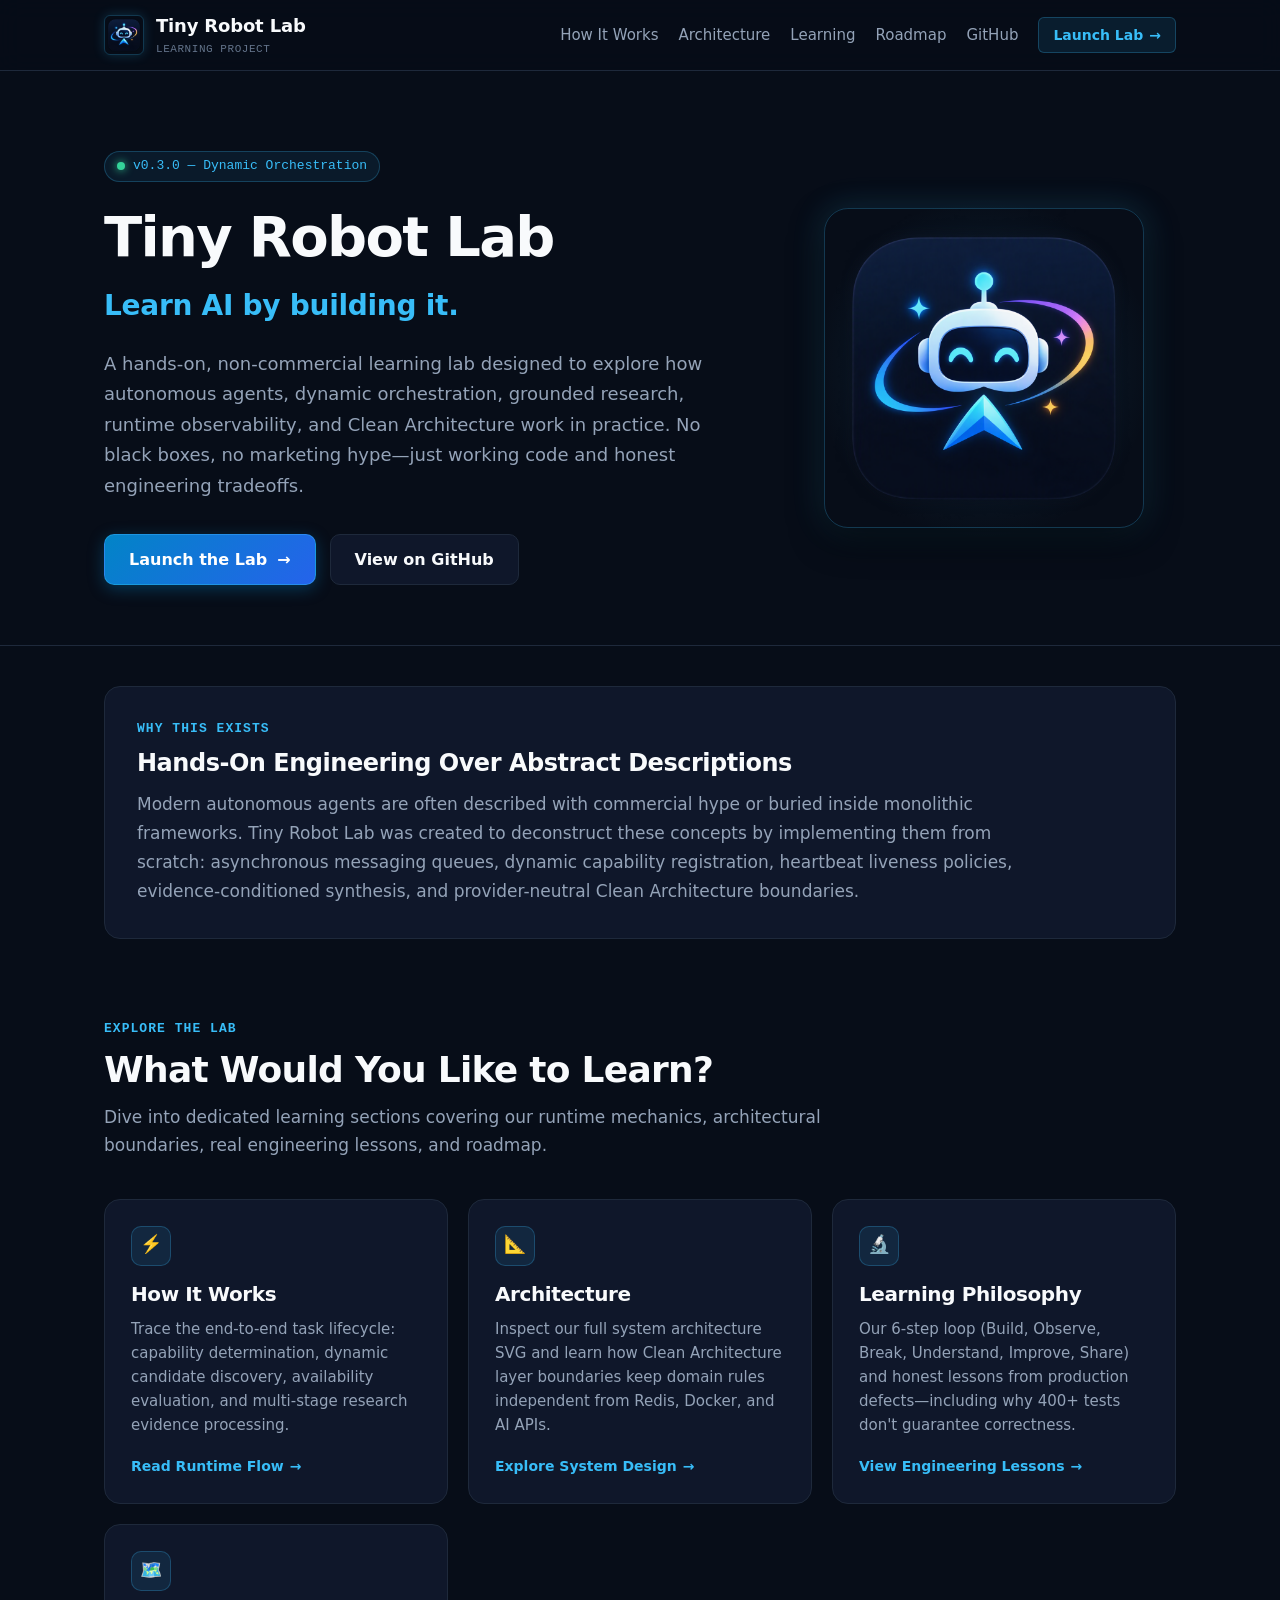
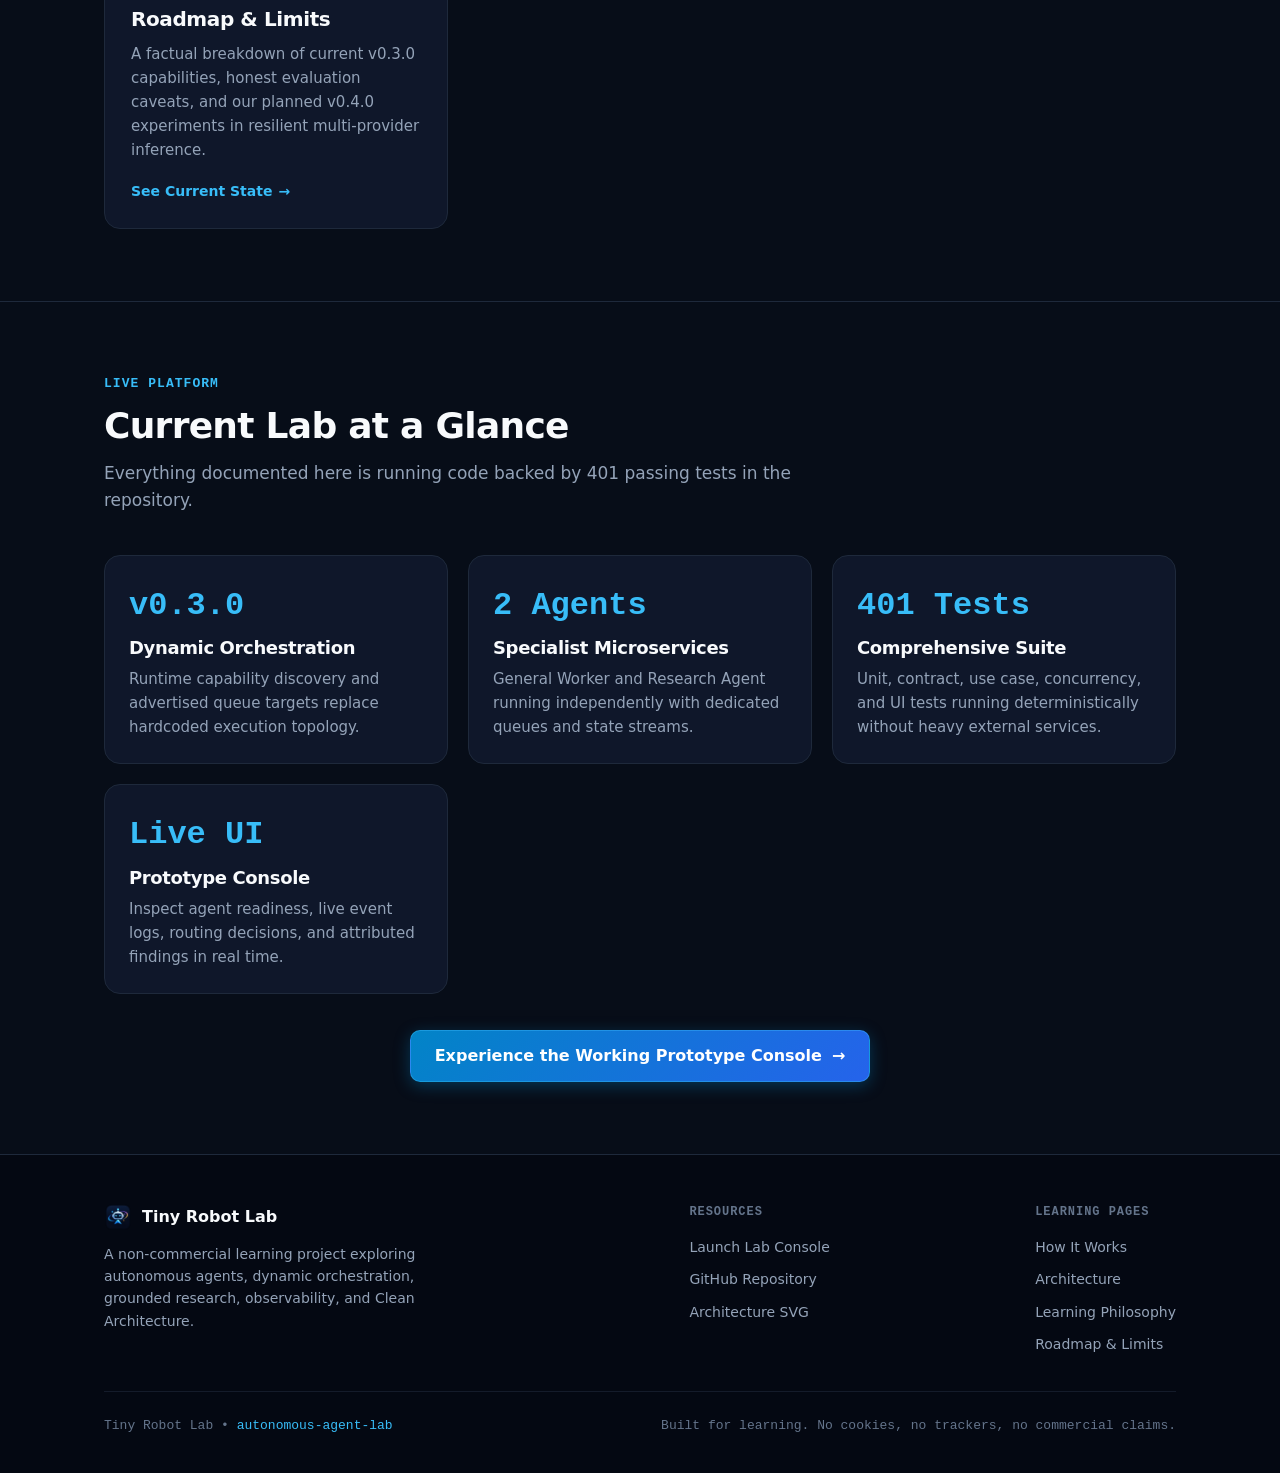
==== public/index.html @ 8fa818a0 "chore: configure Cloudflare deployment" ====
<!doctype html>
<html lang="en">
<head>
  <meta charset="utf-8">
  <meta name="viewport" content="width=device-width, initial-scale=1">
  <title>Tiny Robot Lab — Learn AI by building it</title>
  <meta name="description" content="A hands-on, non-commercial learning lab exploring autonomous agents, dynamic orchestration, grounded research, observability, and Clean Architecture.">
  
  <!-- Open Graph / Meta -->
  <meta property="og:type" content="website">
  <meta property="og:title" content="Tiny Robot Lab — Learn AI by building it">
  <meta property="og:description" content="Hands-on learning lab exploring autonomous agents, dynamic orchestration, grounded research, observability, and Clean Architecture.">
  <meta property="og:url" content="https://lab.tinyrobotlab.com">
  <meta property="og:image" content="assets/logo.png">

  <!-- Favicon Assets -->
  <link rel="icon" type="image/png" sizes="32x32" href="assets/favicon-32x32.png">
  <link rel="icon" type="image/png" sizes="16x16" href="assets/favicon-16x16.png">
  <link rel="shortcut icon" href="assets/favicon.ico">
  <link rel="apple-touch-icon" sizes="180x180" href="assets/apple-touch-icon.png">

  <!-- Stylesheet -->
  <link rel="stylesheet" href="styles.css">
</head>
<body>
  <a href="#main-content" class="skip-link">Skip to main content</a>

  <!-- Header -->
  <header class="site-header">
    <div class="container nav-wrap">
      <a href="index.html" class="brand-link" aria-label="Tiny Robot Lab Home">
        <img src="assets/logo.png" alt="Tiny Robot Lab Logo" class="brand-logo-img" width="40" height="40">
        <div class="brand-text-block">
          <span class="brand-name">Tiny Robot Lab</span>
          <span class="brand-tag">Learning Project</span>
        </div>
      </a>

      <nav class="nav-links" aria-label="Main Navigation">
        <a href="how-it-works.html" class="nav-item">How It Works</a>
        <a href="architecture.html" class="nav-item">Architecture</a>
        <a href="learning.html" class="nav-item">Learning</a>
        <a href="roadmap.html" class="nav-item">Roadmap</a>
        <a href="https://github.com/tomhalsan/autonomous-agent-lab" class="nav-item" target="_blank" rel="noopener noreferrer">GitHub</a>
        <a href="https://lab.tinyrobotlab.com" class="nav-btn" target="_blank" rel="noopener noreferrer">
          <span>Launch Lab</span>
          <span aria-hidden="true">→</span>
        </a>
      </nav>
    </div>
  </header>

  <main id="main-content">
    <!-- Hero Section -->
    <section class="hero-section">
      <div class="container hero-grid">
        <div class="hero-content">
          <div class="badge-version">
            <span class="badge-dot" aria-hidden="true"></span>
            <span>v0.3.0 — Dynamic Orchestration</span>
          </div>

          <h1>Tiny Robot Lab</h1>
          <p class="hero-phrase">Learn AI by building it.</p>
          <p class="hero-desc">
            A hands-on, non-commercial learning lab designed to explore how autonomous agents, dynamic orchestration, grounded research, runtime observability, and Clean Architecture work in practice. No black boxes, no marketing hype—just working code and honest engineering tradeoffs.
          </p>

          <div class="hero-actions">
            <a href="https://lab.tinyrobotlab.com" class="btn btn-primary" target="_blank" rel="noopener noreferrer">
              <span>Launch the Lab</span>
              <span aria-hidden="true">→</span>
            </a>
            <a href="https://github.com/tomhalsan/autonomous-agent-lab" class="btn btn-secondary" target="_blank" rel="noopener noreferrer">
              <span>View on GitHub</span>
            </a>
          </div>
        </div>

        <div class="hero-visual">
          <div class="avatar-frame">
            <img src="assets/logo.png" alt="Tiny Robot Lab Mascot" class="hero-avatar-img" width="320" height="320">
          </div>
        </div>
      </div>
    </section>

    <!-- Project Purpose -->
    <section class="section" style="padding-top: 40px; padding-bottom: 40px;">
      <div class="container">
        <div class="summary-box">
          <p class="section-label">Why This Exists</p>
          <h2 style="font-size: 1.5rem; margin-bottom: 12px;">Hands-On Engineering Over Abstract Descriptions</h2>
          <p style="font-size: 1.0625rem; line-height: 1.7; color: var(--text-muted); max-width: 900px;">
            Modern autonomous agents are often described with commercial hype or buried inside monolithic frameworks. Tiny Robot Lab was created to deconstruct these concepts by implementing them from scratch: asynchronous messaging queues, dynamic capability registration, heartbeat liveness policies, evidence-conditioned synthesis, and provider-neutral Clean Architecture boundaries.
          </p>
        </div>
      </div>
    </section>

    <!-- Exploration Navigation Cards -->
    <section class="section" style="border-top: none; padding-top: 0;">
      <div class="container">
        <div class="section-header">
          <p class="section-label">Explore The Lab</p>
          <h2 class="section-title">What Would You Like to Learn?</h2>
          <p class="section-lead">
            Dive into dedicated learning sections covering our runtime mechanics, architectural boundaries, real engineering lessons, and roadmap.
          </p>
        </div>

        <div class="explore-grid">
          <a href="how-it-works.html" class="explore-card">
            <div class="card-icon" aria-hidden="true">⚡</div>
            <h3>How It Works</h3>
            <p>
              Trace the end-to-end task lifecycle: capability determination, dynamic candidate discovery, availability evaluation, and multi-stage research evidence processing.
            </p>
            <span class="card-action">Read Runtime Flow <span aria-hidden="true">→</span></span>
          </a>

          <a href="architecture.html" class="explore-card">
            <div class="card-icon" aria-hidden="true">📐</div>
            <h3>Architecture</h3>
            <p>
              Inspect our full system architecture SVG and learn how Clean Architecture layer boundaries keep domain rules independent from Redis, Docker, and AI APIs.
            </p>
            <span class="card-action">Explore System Design <span aria-hidden="true">→</span></span>
          </a>

          <a href="learning.html" class="explore-card">
            <div class="card-icon" aria-hidden="true">🔬</div>
            <h3>Learning Philosophy</h3>
            <p>
              Our 6-step loop (Build, Observe, Break, Understand, Improve, Share) and honest lessons from production defects—including why 400+ tests don't guarantee correctness.
            </p>
            <span class="card-action">View Engineering Lessons <span aria-hidden="true">→</span></span>
          </a>

          <a href="roadmap.html" class="explore-card">
            <div class="card-icon" aria-hidden="true">🗺️</div>
            <h3>Roadmap &amp; Limits</h3>
            <p>
              A factual breakdown of current v0.3.0 capabilities, honest evaluation caveats, and our planned v0.4.0 experiments in resilient multi-provider inference.
            </p>
            <span class="card-action">See Current State <span aria-hidden="true">→</span></span>
          </a>
        </div>
      </div>
    </section>

    <!-- Current Lab Snapshot -->
    <section class="section">
      <div class="container">
        <div class="section-header">
          <p class="section-label">Live Platform</p>
          <h2 class="section-title">Current Lab at a Glance</h2>
          <p class="section-lead">
            Everything documented here is running code backed by 401 passing tests in the repository.
          </p>
        </div>

        <div class="facts-grid">
          <div class="fact-card">
            <div class="fact-metric">v0.3.0</div>
            <h3 class="fact-title">Dynamic Orchestration</h3>
            <p class="fact-desc">
              Runtime capability discovery and advertised queue targets replace hardcoded execution topology.
            </p>
          </div>

          <div class="fact-card">
            <div class="fact-metric">2 Agents</div>
            <h3 class="fact-title">Specialist Microservices</h3>
            <p class="fact-desc">
              General Worker and Research Agent running independently with dedicated queues and state streams.
            </p>
          </div>

          <div class="fact-card">
            <div class="fact-metric">401 Tests</div>
            <h3 class="fact-title">Comprehensive Suite</h3>
            <p class="fact-desc">
              Unit, contract, use case, concurrency, and UI tests running deterministically without heavy external services.
            </p>
          </div>

          <div class="fact-card">
            <div class="fact-metric">Live UI</div>
            <h3 class="fact-title">Prototype Console</h3>
            <p class="fact-desc">
              Inspect agent readiness, live event logs, routing decisions, and attributed findings in real time.
            </p>
          </div>
        </div>

        <div style="margin-top: 36px; text-align: center;">
          <a href="https://lab.tinyrobotlab.com" class="btn btn-primary" target="_blank" rel="noopener noreferrer">
            <span>Experience the Working Prototype Console</span>
            <span aria-hidden="true">→</span>
          </a>
        </div>
      </div>
    </section>
  </main>

  <!-- Footer -->
  <footer class="site-footer">
    <div class="container">
      <div class="footer-inner">
        <div class="footer-brand">
          <div class="footer-logo-row">
            <img src="assets/logo.png" alt="Tiny Robot Lab" class="footer-logo-img" width="28" height="28">
            <span class="footer-brand-title">Tiny Robot Lab</span>
          </div>
          <p class="footer-desc">
            A non-commercial learning project exploring autonomous agents, dynamic orchestration, grounded research, observability, and Clean Architecture.
          </p>
        </div>

        <div class="footer-links-group">
          <p class="footer-links-title">Resources</p>
          <a href="https://lab.tinyrobotlab.com" class="footer-link" target="_blank" rel="noopener noreferrer">Launch Lab Console</a>
          <a href="https://github.com/tomhalsan/autonomous-agent-lab" class="footer-link" target="_blank" rel="noopener noreferrer">GitHub Repository</a>
          <a href="assets/architecture.svg" class="footer-link" target="_blank" rel="noopener noreferrer">Architecture SVG</a>
        </div>

        <div class="footer-links-group">
          <p class="footer-links-title">Learning Pages</p>
          <a href="how-it-works.html" class="footer-link">How It Works</a>
          <a href="architecture.html" class="footer-link">Architecture</a>
          <a href="learning.html" class="footer-link">Learning Philosophy</a>
          <a href="roadmap.html" class="footer-link">Roadmap &amp; Limits</a>
        </div>
      </div>

      <div class="footer-bottom">
        <span>Tiny Robot Lab • <a href="https://github.com/tomhalsan/autonomous-agent-lab" target="_blank" rel="noopener noreferrer">autonomous-agent-lab</a></span>
        <span>Built for learning. No cookies, no trackers, no commercial claims.</span>
      </div>
    </div>
  </footer>
</body>
</html>
---- public/styles.css ----
/* ==========================================================================
   Tiny Robot Lab — Public Landing Page Styles
   Clean, framework-free semantic CSS matching the lab's dark visual identity.
   ========================================================================== */

:root {
  --bg-canvas: #070d18;
  --bg-card: #0f172a;
  --bg-card-hover: #142036;
  --bg-card-subtle: #0b1322;
  --bg-code: #050912;
  --border-subtle: #1e293b;
  --border-focus: #38bdf8;
  --border-accent: rgba(56, 189, 248, 0.25);
  
  --text-main: #f8fafc;
  --text-muted: #94a3b8;
  --text-faint: #64748b;

  --accent-cyan: #38bdf8;
  --accent-blue: #3b82f6;
  --accent-indigo: #818cf8;
  --accent-amber: #fbbf24;
  --accent-emerald: #34d399;
  --accent-coral: #f87171;

  --font-sans: system-ui, -apple-system, BlinkMacSystemFont, "Segoe UI", Roboto, "Helvetica Neue", Arial, sans-serif;
  --font-mono: ui-monospace, SFMono-Regular, Menlo, Monaco, Consolas, "Liberation Mono", "Courier New", monospace;

  --container-max: 1120px;
  --radius-sm: 6px;
  --radius-md: 10px;
  --radius-lg: 16px;
  --radius-pill: 9999px;

  --shadow-card: 0 4px 20px -2px rgba(0, 0, 0, 0.5);
  --shadow-glow: 0 0 24px rgba(56, 189, 248, 0.15);
}

*, *::before, *::after {
  box-sizing: border-box;
  margin: 0;
  padding: 0;
}

html {
  font-size: 16px;
  background-color: var(--bg-canvas);
  color: var(--text-main);
  font-family: var(--font-sans);
  line-height: 1.6;
  -webkit-font-smoothing: antialiased;
  -moz-osx-font-smoothing: grayscale;
  scroll-behavior: smooth;
}

body {
  min-height: 100vh;
  display: flex;
  flex-direction: column;
  overflow-x: hidden;
}

/* Accessibility & Reduced Motion */
:focus-visible {
  outline: 2px solid var(--accent-cyan);
  outline-offset: 3px;
}

@media (prefers-reduced-motion: reduce) {
  html {
    scroll-behavior: auto;
  }
  *, *::before, *::after {
    animation-duration: 0.01ms !important;
    animation-iteration-count: 1 !important;
    transition-duration: 0.01ms !important;
    scroll-behavior: auto !important;
  }
}

/* Skip link for screen readers & keyboard users */
.skip-link {
  position: absolute;
  top: -60px;
  left: 16px;
  background: var(--accent-cyan);
  color: #040810;
  padding: 8px 16px;
  font-weight: 700;
  font-size: 0.875rem;
  border-radius: var(--radius-sm);
  z-index: 999;
  text-decoration: none;
  transition: top 0.2s ease;
}
.skip-link:focus {
  top: 16px;
}

/* Layout Container */
.container {
  width: 100%;
  max-width: var(--container-max);
  margin-left: auto;
  margin-right: auto;
  padding-left: 24px;
  padding-right: 24px;
}

/* Typography Helpers */
h1, h2, h3, h4 {
  color: var(--text-main);
  line-height: 1.25;
  font-weight: 700;
  letter-spacing: -0.02em;
}

p {
  color: var(--text-muted);
}

a {
  color: var(--accent-cyan);
  text-decoration: none;
  transition: color 0.15s ease;
}
a:hover {
  color: #7dd3fc;
  text-decoration: underline;
}

/* Header & Nav */
.site-header {
  border-bottom: 1px solid var(--border-subtle);
  background: rgba(7, 13, 24, 0.85);
  backdrop-filter: blur(12px);
  -webkit-backdrop-filter: blur(12px);
  position: sticky;
  top: 0;
  z-index: 100;
}

.nav-wrap {
  display: flex;
  align-items: center;
  justify-content: space-between;
  height: 70px;
}

.brand-link {
  display: flex;
  align-items: center;
  gap: 12px;
  text-decoration: none;
}
.brand-link:hover {
  text-decoration: none;
}

.brand-logo-img {
  width: 40px;
  height: 40px;
  border-radius: var(--radius-sm);
  border: 1px solid var(--border-accent);
  box-shadow: 0 0 12px rgba(56, 189, 248, 0.2);
  display: block;
}

.brand-text-block {
  display: flex;
  flex-direction: column;
}

.brand-name {
  font-size: 1.125rem;
  font-weight: 700;
  color: var(--text-main);
  letter-spacing: -0.01em;
}

.brand-tag {
  font-size: 0.6875rem;
  font-family: var(--font-mono);
  color: var(--text-faint);
  letter-spacing: 0.05em;
  text-transform: uppercase;
}

.nav-links {
  display: flex;
  align-items: center;
  gap: 20px;
}

.nav-item {
  font-size: 0.9375rem;
  color: var(--text-muted);
  font-weight: 500;
  position: relative;
}
.nav-item:hover {
  color: var(--text-main);
  text-decoration: none;
}
.nav-item.active,
.nav-item[aria-current="page"] {
  color: var(--accent-cyan);
  font-weight: 600;
}
.nav-item.active::after,
.nav-item[aria-current="page"]::after {
  content: "";
  position: absolute;
  bottom: -6px;
  left: 0;
  right: 0;
  height: 2px;
  background: var(--accent-cyan);
  border-radius: var(--radius-pill);
}

.nav-btn {
  display: inline-flex;
  align-items: center;
  gap: 6px;
  background: rgba(56, 189, 248, 0.1);
  color: var(--accent-cyan);
  border: 1px solid var(--border-accent);
  border-radius: var(--radius-sm);
  padding: 6px 14px;
  font-size: 0.875rem;
  font-weight: 600;
  transition: all 0.15s ease;
}
.nav-btn:hover {
  background: rgba(56, 189, 248, 0.2);
  color: #ffffff;
  text-decoration: none;
  border-color: var(--accent-cyan);
}

/* Badges */
.badge-version {
  display: inline-flex;
  align-items: center;
  gap: 8px;
  padding: 4px 12px;
  background: rgba(56, 189, 248, 0.08);
  border: 1px solid var(--border-accent);
  border-radius: var(--radius-pill);
  font-family: var(--font-mono);
  font-size: 0.8125rem;
  color: var(--accent-cyan);
  margin-bottom: 20px;
}
.badge-dot {
  width: 8px;
  height: 8px;
  border-radius: 50%;
  background-color: var(--accent-emerald);
  box-shadow: 0 0 8px var(--accent-emerald);
}

.badge-tag {
  display: inline-block;
  padding: 2px 8px;
  background: rgba(148, 163, 184, 0.1);
  border: 1px solid var(--border-subtle);
  border-radius: var(--radius-sm);
  font-family: var(--font-mono);
  font-size: 0.75rem;
  color: var(--text-muted);
}

/* Hero Section */
.hero-section {
  padding: 80px 0 60px;
  position: relative;
}

.hero-grid {
  display: grid;
  grid-template-columns: 1.25fr 0.75fr;
  align-items: center;
  gap: 48px;
}

.hero-content h1 {
  font-size: clamp(2.25rem, 5vw, 3.5rem);
  font-weight: 800;
  margin-bottom: 12px;
  letter-spacing: -0.03em;
}

.hero-phrase {
  font-size: clamp(1.25rem, 2.5vw, 1.75rem);
  font-weight: 600;
  color: var(--accent-cyan);
  margin-bottom: 20px;
  letter-spacing: -0.01em;
}

.hero-desc {
  font-size: 1.125rem;
  line-height: 1.7;
  color: var(--text-muted);
  margin-bottom: 32px;
  max-width: 620px;
}

.hero-actions {
  display: flex;
  flex-wrap: wrap;
  gap: 14px;
  align-items: center;
}

.btn {
  display: inline-flex;
  align-items: center;
  justify-content: center;
  gap: 10px;
  padding: 12px 24px;
  border-radius: var(--radius-md);
  font-size: 1rem;
  font-weight: 600;
  cursor: pointer;
  transition: all 0.15s ease;
  text-decoration: none;
}

.btn-primary {
  background: linear-gradient(135deg, #0284c7 0%, #2563eb 100%);
  color: #ffffff;
  border: 1px solid rgba(56, 189, 248, 0.4);
  box-shadow: 0 4px 16px rgba(2, 132, 199, 0.35);
}
.btn-primary:hover {
  background: linear-gradient(135deg, #0369a1 0%, #1d4ed8 100%);
  box-shadow: 0 6px 20px rgba(2, 132, 199, 0.5);
  color: #ffffff;
  text-decoration: none;
  transform: translateY(-1px);
}

.btn-secondary {
  background: var(--bg-card);
  color: var(--text-main);
  border: 1px solid var(--border-subtle);
}
.btn-secondary:hover {
  background: var(--bg-card-hover);
  border-color: var(--text-muted);
  color: #ffffff;
  text-decoration: none;
  transform: translateY(-1px);
}

.hero-visual {
  display: flex;
  justify-content: center;
  align-items: center;
}

.avatar-frame {
  position: relative;
  border-radius: 28px;
  padding: 12px;
  background: radial-gradient(circle at 50% 50%, rgba(56, 189, 248, 0.15), transparent 70%);
}

.hero-avatar-img {
  width: 100%;
  max-width: 320px;
  height: auto;
  border-radius: 24px;
  border: 1px solid var(--border-accent);
  box-shadow: 0 12px 36px -4px rgba(0, 0, 0, 0.7), 0 0 32px rgba(56, 189, 248, 0.2);
  display: block;
}

/* Dedicated Page Headers */
.page-header {
  padding: 56px 0 36px;
  border-bottom: 1px solid var(--border-subtle);
  margin-bottom: 48px;
}
.page-header h1 {
  font-size: clamp(2rem, 4vw, 2.75rem);
  font-weight: 800;
  margin-bottom: 12px;
  letter-spacing: -0.02em;
}
.page-lead {
  font-size: 1.125rem;
  color: var(--text-muted);
  max-width: 760px;
  line-height: 1.7;
}

/* Exploration Cards (Landing Page) */
.explore-grid {
  display: grid;
  grid-template-columns: repeat(auto-fit, minmax(260px, 1fr));
  gap: 20px;
  margin-top: 24px;
}

.explore-card {
  background: var(--bg-card);
  border: 1px solid var(--border-subtle);
  border-radius: var(--radius-lg);
  padding: 26px;
  display: flex;
  flex-direction: column;
  text-decoration: none;
  transition: all 0.2s ease;
}
.explore-card:hover {
  background: var(--bg-card-hover);
  border-color: var(--border-accent);
  transform: translateY(-3px);
  box-shadow: var(--shadow-card);
  text-decoration: none;
}
.explore-card h3 {
  font-size: 1.25rem;
  margin-bottom: 10px;
  color: var(--text-main);
}
.explore-card p {
  font-size: 0.9375rem;
  color: var(--text-muted);
  line-height: 1.6;
  margin-bottom: 18px;
}
.explore-card .card-action {
  margin-top: auto;
  color: var(--accent-cyan);
  font-weight: 600;
  font-size: 0.875rem;
  display: inline-flex;
  align-items: center;
  gap: 6px;
}
.explore-card:hover .card-action {
  color: #7dd3fc;
}

/* Callout & Summary boxes */
.summary-box {
  background: var(--bg-card);
  border: 1px solid var(--border-subtle);
  border-radius: var(--radius-lg);
  padding: 32px;
  margin-bottom: 40px;
}

/* Common Section Styles */
.section {
  padding: 72px 0;
  border-top: 1px solid var(--border-subtle);
}

.section-header {
  margin-bottom: 40px;
}

.section-label {
  font-family: var(--font-mono);
  font-size: 0.8125rem;
  color: var(--accent-cyan);
  text-transform: uppercase;
  letter-spacing: 0.08em;
  margin-bottom: 8px;
  font-weight: 600;
}

.section-title {
  font-size: clamp(1.75rem, 3.5vw, 2.25rem);
  margin-bottom: 12px;
}

.section-lead {
  font-size: 1.0625rem;
  color: var(--text-muted);
  max-width: 720px;
}

/* Grid Cards (What We Are Learning) */
.card-grid {
  display: grid;
  grid-template-columns: repeat(auto-fit, minmax(250px, 1fr));
  gap: 20px;
}

.card {
  background: var(--bg-card);
  border: 1px solid var(--border-subtle);
  border-radius: var(--radius-lg);
  padding: 24px;
  transition: all 0.2s ease;
  display: flex;
  flex-direction: column;
}
.card:hover {
  background: var(--bg-card-hover);
  border-color: var(--border-accent);
  transform: translateY(-2px);
  box-shadow: var(--shadow-card);
}

.card-icon {
  width: 40px;
  height: 40px;
  border-radius: var(--radius-md);
  background: rgba(56, 189, 248, 0.1);
  border: 1px solid var(--border-accent);
  display: flex;
  align-items: center;
  justify-content: center;
  margin-bottom: 16px;
  font-family: var(--font-mono);
  font-size: 1.125rem;
  color: var(--accent-cyan);
}

.card-title {
  font-size: 1.125rem;
  font-weight: 700;
  margin-bottom: 10px;
}

.card-desc {
  font-size: 0.9375rem;
  color: var(--text-muted);
  line-height: 1.6;
}

/* Workflow / How It Works */
.flow-container {
  display: flex;
  flex-direction: column;
  gap: 32px;
}

.flow-block {
  background: var(--bg-card);
  border: 1px solid var(--border-subtle);
  border-radius: var(--radius-lg);
  padding: 28px;
}

.flow-block-header {
  display: flex;
  align-items: center;
  justify-content: space-between;
  margin-bottom: 20px;
  flex-wrap: wrap;
  gap: 12px;
}

.flow-block-title {
  font-size: 1.25rem;
  font-weight: 700;
}

.flow-steps {
  display: flex;
  flex-wrap: wrap;
  align-items: center;
  gap: 8px;
  margin-top: 12px;
}

.flow-step {
  display: flex;
  align-items: center;
  gap: 10px;
  background: var(--bg-card-subtle);
  border: 1px solid var(--border-subtle);
  border-radius: var(--radius-md);
  padding: 10px 14px;
  font-size: 0.875rem;
  font-weight: 600;
  color: var(--text-main);
}

.step-num {
  display: inline-flex;
  align-items: center;
  justify-content: center;
  width: 22px;
  height: 22px;
  border-radius: 50%;
  background: rgba(56, 189, 248, 0.15);
  color: var(--accent-cyan);
  font-family: var(--font-mono);
  font-size: 0.75rem;
  font-weight: 700;
}

.flow-arrow {
  color: var(--text-faint);
  font-size: 1.125rem;
  display: flex;
  align-items: center;
}

.flow-explainer {
  margin-top: 20px;
  font-size: 0.9375rem;
  color: var(--text-muted);
  border-top: 1px solid var(--border-subtle);
  padding-top: 16px;
  line-height: 1.6;
}

/* Current Lab Facts Grid */
.facts-grid {
  display: grid;
  grid-template-columns: repeat(auto-fit, minmax(300px, 1fr));
  gap: 20px;
}

.fact-card {
  background: var(--bg-card);
  border: 1px solid var(--border-subtle);
  border-radius: var(--radius-lg);
  padding: 24px;
}

.fact-metric {
  font-family: var(--font-mono);
  font-size: 2rem;
  font-weight: 700;
  color: var(--accent-cyan);
  margin-bottom: 6px;
}

.fact-title {
  font-size: 1.125rem;
  font-weight: 600;
  margin-bottom: 8px;
}

.fact-desc {
  font-size: 0.9375rem;
  color: var(--text-muted);
}

/* Caveats Box (Honest Engineering) */
.caveat-box {
  background: rgba(251, 191, 36, 0.05);
  border: 1px solid rgba(251, 191, 36, 0.25);
  border-radius: var(--radius-lg);
  padding: 24px;
  margin-top: 24px;
}

.caveat-heading {
  display: flex;
  align-items: center;
  gap: 10px;
  font-size: 1rem;
  font-weight: 700;
  color: var(--accent-amber);
  margin-bottom: 12px;
}

.caveat-list {
  list-style: none;
  display: flex;
  flex-direction: column;
  gap: 8px;
}

.caveat-list li {
  font-size: 0.9375rem;
  color: #d1d5db;
  position: relative;
  padding-left: 20px;
}
.caveat-list li::before {
  content: "•";
  position: absolute;
  left: 6px;
  color: var(--accent-amber);
  font-weight: 700;
}

/* Architecture Section */
.architecture-frame {
  background: #ffffff;
  border-radius: var(--radius-lg);
  padding: 16px;
  border: 1px solid var(--border-accent);
  box-shadow: var(--shadow-card);
  overflow: hidden;
  margin-bottom: 24px;
}

.architecture-img {
  width: 100%;
  height: auto;
  display: block;
  border-radius: var(--radius-sm);
}

.arch-caption {
  margin-top: 12px;
  display: flex;
  justify-content: space-between;
  align-items: center;
  flex-wrap: wrap;
  gap: 12px;
  font-size: 0.875rem;
  color: var(--text-faint);
  font-family: var(--font-mono);
}

/* Philosophy Section */
.philosophy-grid {
  display: grid;
  grid-template-columns: 1fr 1fr;
  gap: 32px;
  align-items: start;
}

.philosophy-stack {
  display: flex;
  flex-direction: column;
  gap: 10px;
}

.philosophy-step {
  display: flex;
  align-items: center;
  gap: 16px;
  background: var(--bg-card);
  border: 1px solid var(--border-subtle);
  border-radius: var(--radius-md);
  padding: 14px 20px;
  font-size: 1.0625rem;
  font-weight: 600;
  transition: all 0.15s ease;
}
.philosophy-step:hover {
  border-color: var(--border-accent);
  background: var(--bg-card-hover);
  transform: translateX(4px);
}

.philosophy-step-num {
  font-family: var(--font-mono);
  font-size: 0.8125rem;
  color: var(--accent-cyan);
  background: rgba(56, 189, 248, 0.1);
  padding: 2px 8px;
  border-radius: var(--radius-sm);
}

.philosophy-story {
  background: var(--bg-card);
  border: 1px solid var(--border-subtle);
  border-radius: var(--radius-lg);
  padding: 28px;
  display: flex;
  flex-direction: column;
  gap: 16px;
}

.philosophy-story h3 {
  font-size: 1.25rem;
  color: var(--text-main);
}

.philosophy-story p {
  font-size: 0.9375rem;
  line-height: 1.7;
}

/* What's Next / Roadmap Preview */
.next-card {
  background: linear-gradient(180deg, var(--bg-card) 0%, var(--bg-card-subtle) 100%);
  border: 1px solid var(--border-subtle);
  border-radius: var(--radius-lg);
  padding: 32px;
}

.next-header {
  display: flex;
  align-items: center;
  justify-content: space-between;
  margin-bottom: 20px;
  flex-wrap: wrap;
  gap: 12px;
}

.next-title {
  font-size: 1.5rem;
  font-weight: 700;
}

.next-list {
  display: grid;
  grid-template-columns: repeat(auto-fit, minmax(260px, 1fr));
  gap: 16px;
  margin-top: 20px;
}

.next-item {
  background: rgba(7, 13, 24, 0.6);
  border: 1px solid var(--border-subtle);
  border-radius: var(--radius-md);
  padding: 16px;
}

.next-item-title {
  font-size: 1rem;
  font-weight: 600;
  color: var(--text-main);
  margin-bottom: 6px;
}

.next-item-desc {
  font-size: 0.875rem;
  color: var(--text-muted);
}

/* Footer */
.site-footer {
  border-top: 1px solid var(--border-subtle);
  background: #040812;
  padding: 48px 0 36px;
  margin-top: auto;
}

.footer-inner {
  display: flex;
  justify-content: space-between;
  align-items: flex-start;
  flex-wrap: wrap;
  gap: 32px;
}

.footer-brand {
  max-width: 380px;
}

.footer-logo-row {
  display: flex;
  align-items: center;
  gap: 10px;
  margin-bottom: 12px;
}

.footer-logo-img {
  width: 28px;
  height: 28px;
  border-radius: var(--radius-sm);
}

.footer-brand-title {
  font-size: 1rem;
  font-weight: 700;
  color: var(--text-main);
}

.footer-desc {
  font-size: 0.875rem;
  color: var(--text-muted);
  line-height: 1.6;
}

.footer-links-group {
  display: flex;
  flex-direction: column;
  gap: 10px;
}

.footer-links-title {
  font-family: var(--font-mono);
  font-size: 0.75rem;
  color: var(--text-faint);
  text-transform: uppercase;
  letter-spacing: 0.08em;
  font-weight: 600;
  margin-bottom: 4px;
}

.footer-link {
  font-size: 0.875rem;
  color: var(--text-muted);
}
.footer-link:hover {
  color: var(--accent-cyan);
}

.footer-bottom {
  border-top: 1px solid rgba(30, 41, 59, 0.6);
  margin-top: 36px;
  padding-top: 24px;
  display: flex;
  justify-content: space-between;
  align-items: center;
  flex-wrap: wrap;
  gap: 16px;
  font-size: 0.8125rem;
  color: var(--text-faint);
  font-family: var(--font-mono);
}

/* Responsive Breakpoints */
@media (max-width: 860px) {
  .hero-grid {
    grid-template-columns: 1fr;
    gap: 36px;
  }
  .hero-visual {
    order: -1;
  }
  .avatar-frame {
    max-width: 240px;
    margin: 0 auto;
  }
  .philosophy-grid {
    grid-template-columns: 1fr;
  }
  .nav-item-desktop {
    display: none;
  }
}

@media (max-width: 640px) {
  .hero-actions {
    flex-direction: column;
    align-items: stretch;
  }
  .btn {
    width: 100%;
  }
  .flow-step {
    width: 100%;
  }
  .flow-arrow {
    display: none;
  }
  .footer-inner {
    flex-direction: column;
  }
  .footer-bottom {
    flex-direction: column;
    align-items: flex-start;
  }
}
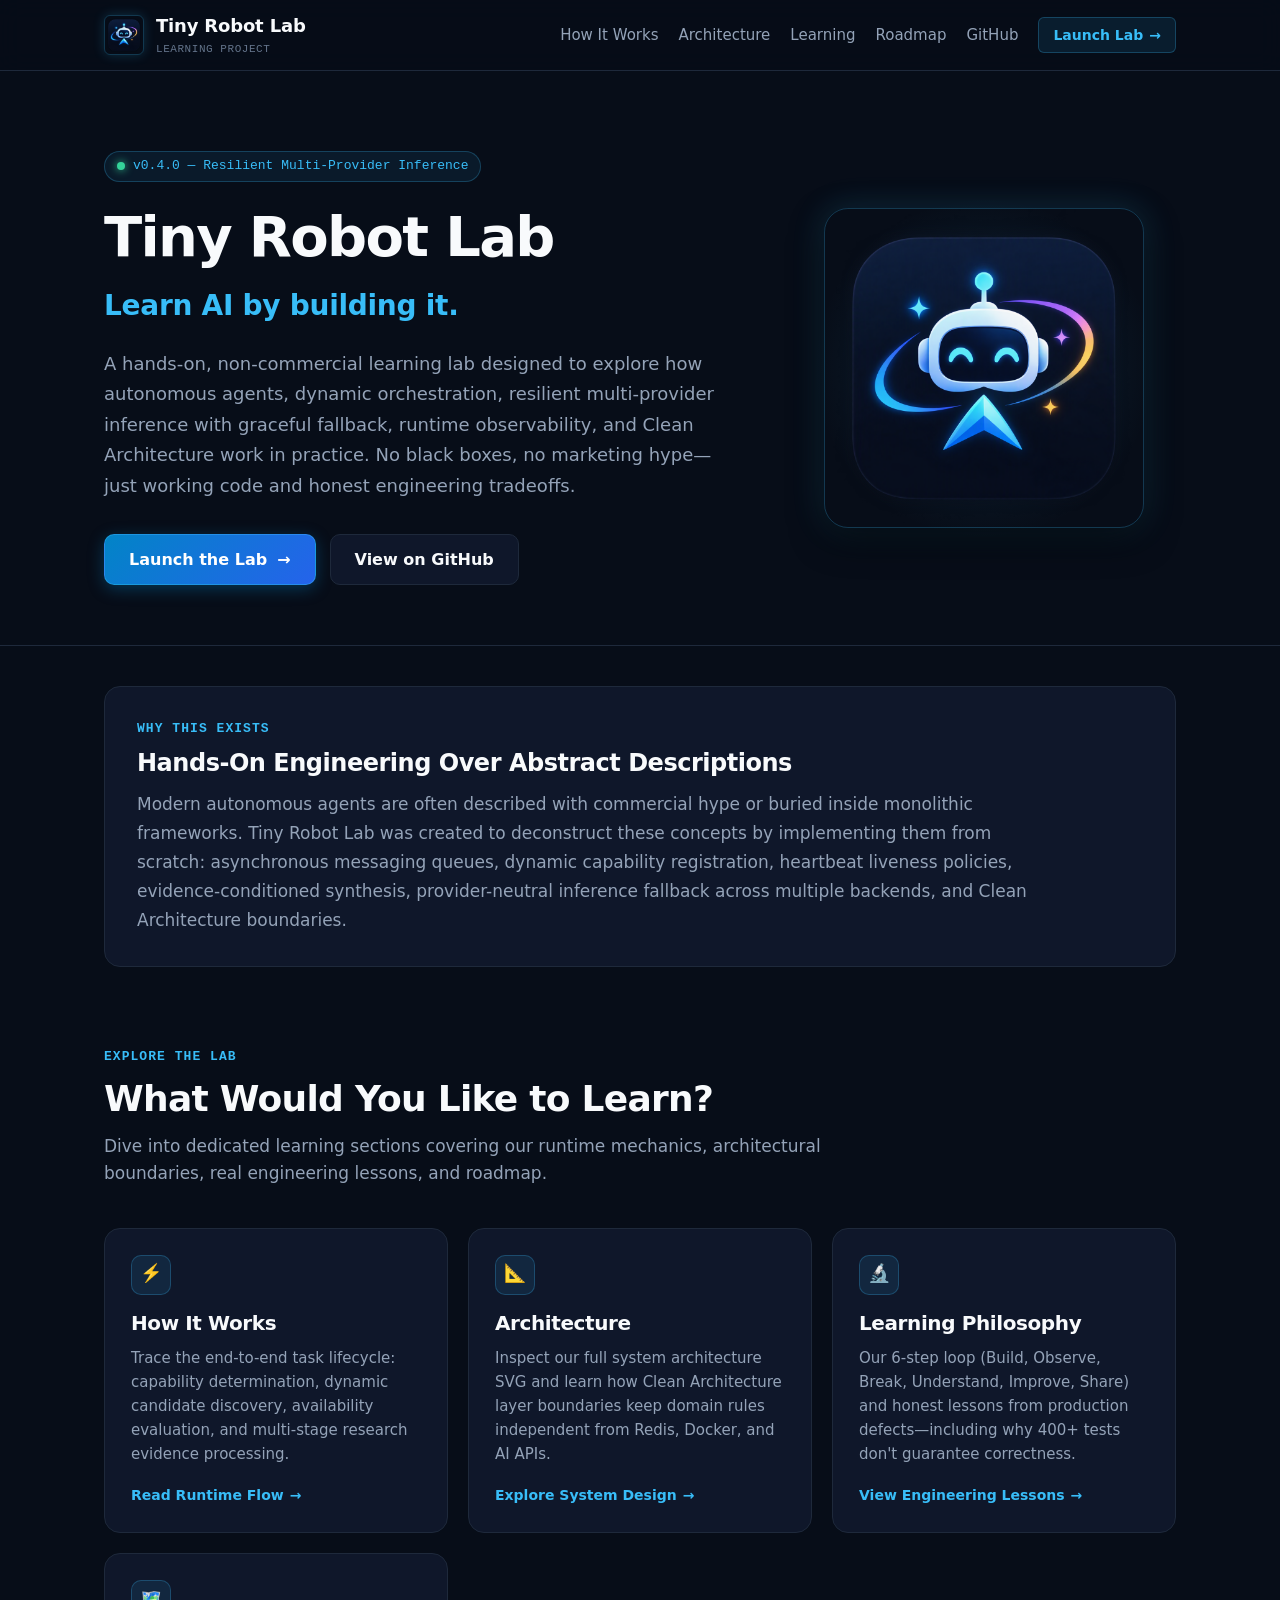
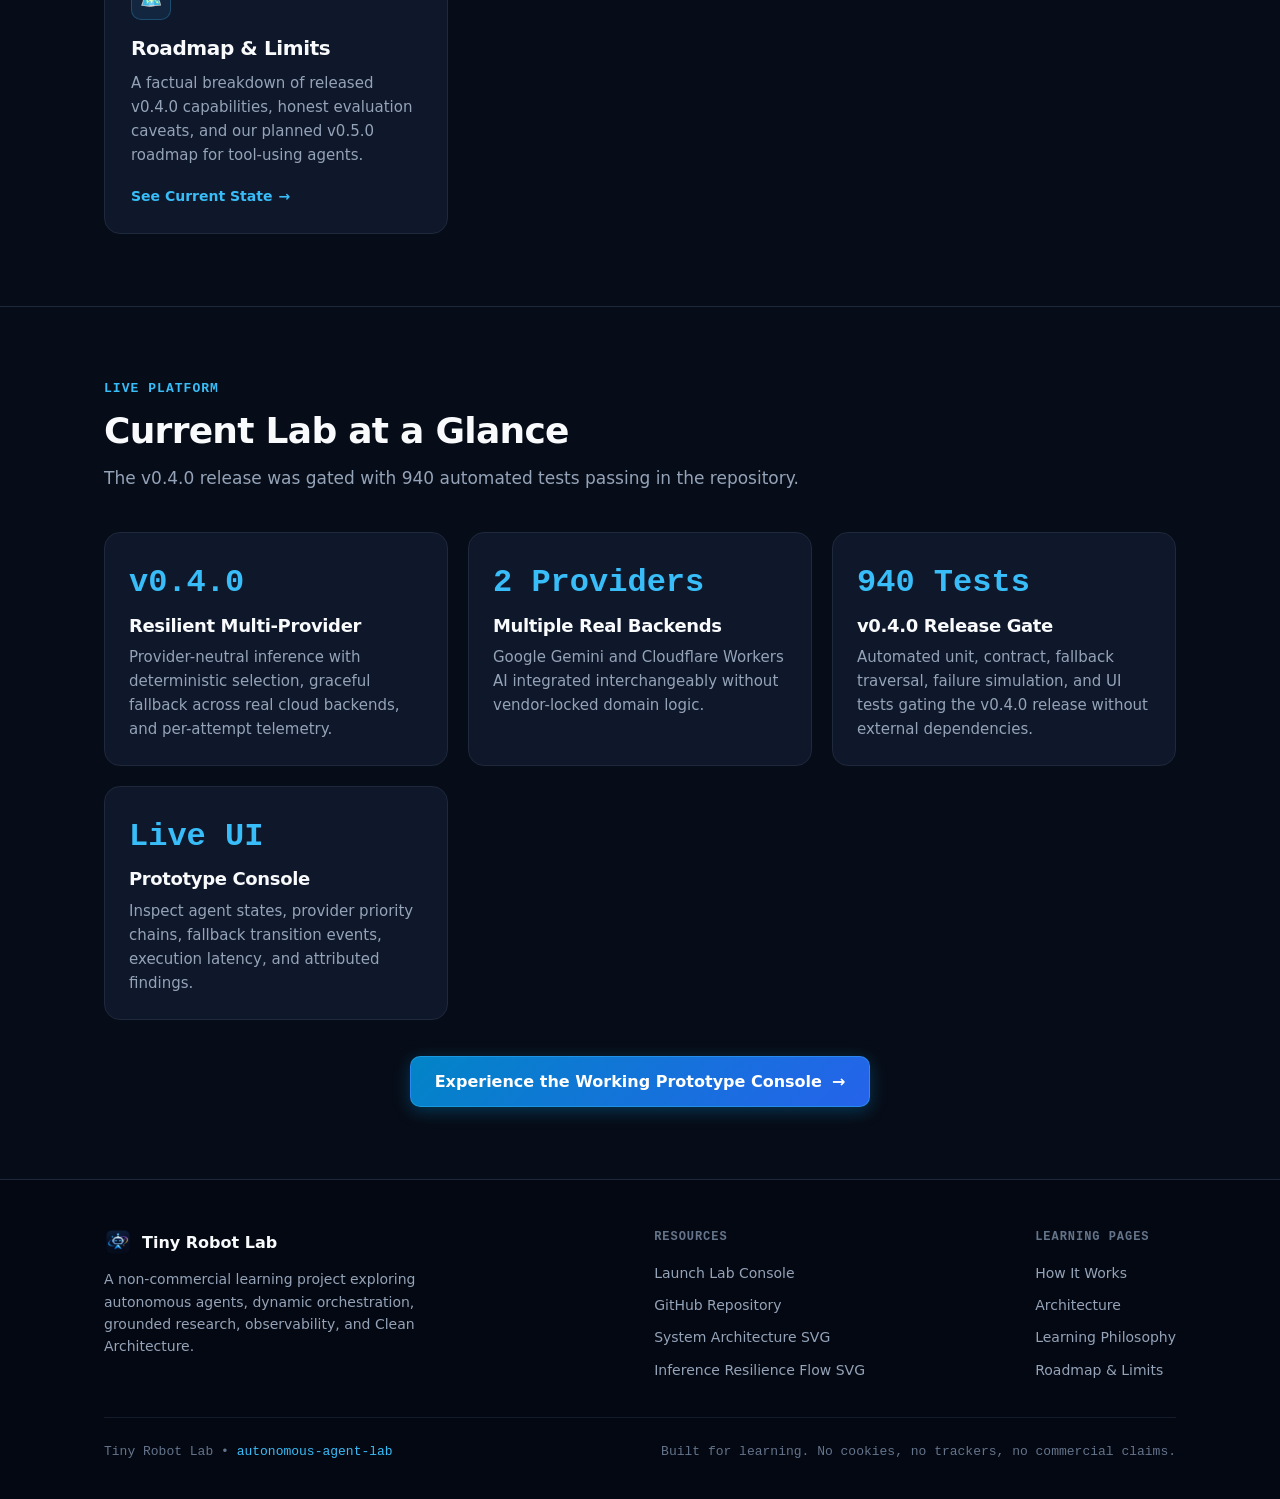
==== commit 89968c34: "docs: sync website with v0.4.0 release" ====
--- a/public/index.html
+++ b/public/index.html
@@ -5,7 +5,7 @@
   <meta name="viewport" content="width=device-width, initial-scale=1">
   <title>Tiny Robot Lab — Learn AI by building it</title>
   <meta name="description" content="A hands-on, non-commercial learning lab exploring autonomous agents, dynamic orchestration, grounded research, observability, and Clean Architecture.">
-  
+
   <!-- Open Graph / Meta -->
   <meta property="og:type" content="website">
   <meta property="og:title" content="Tiny Robot Lab — Learn AI by building it">
@@ -57,13 +57,13 @@
         <div class="hero-content">
           <div class="badge-version">
             <span class="badge-dot" aria-hidden="true"></span>
-            <span>v0.3.0 — Dynamic Orchestration</span>
+            <span>v0.4.0 — Resilient Multi-Provider Inference</span>
           </div>
 
           <h1>Tiny Robot Lab</h1>
           <p class="hero-phrase">Learn AI by building it.</p>
           <p class="hero-desc">
-            A hands-on, non-commercial learning lab designed to explore how autonomous agents, dynamic orchestration, grounded research, runtime observability, and Clean Architecture work in practice. No black boxes, no marketing hype—just working code and honest engineering tradeoffs.
+            A hands-on, non-commercial learning lab designed to explore how autonomous agents, dynamic orchestration, resilient multi-provider inference with graceful fallback, runtime observability, and Clean Architecture work in practice. No black boxes, no marketing hype—just working code and honest engineering tradeoffs.
           </p>
 
           <div class="hero-actions">
@@ -92,7 +92,7 @@
           <p class="section-label">Why This Exists</p>
           <h2 style="font-size: 1.5rem; margin-bottom: 12px;">Hands-On Engineering Over Abstract Descriptions</h2>
           <p style="font-size: 1.0625rem; line-height: 1.7; color: var(--text-muted); max-width: 900px;">
-            Modern autonomous agents are often described with commercial hype or buried inside monolithic frameworks. Tiny Robot Lab was created to deconstruct these concepts by implementing them from scratch: asynchronous messaging queues, dynamic capability registration, heartbeat liveness policies, evidence-conditioned synthesis, and provider-neutral Clean Architecture boundaries.
+            Modern autonomous agents are often described with commercial hype or buried inside monolithic frameworks. Tiny Robot Lab was created to deconstruct these concepts by implementing them from scratch: asynchronous messaging queues, dynamic capability registration, heartbeat liveness policies, evidence-conditioned synthesis, provider-neutral inference fallback across multiple backends, and Clean Architecture boundaries.
           </p>
         </div>
       </div>
@@ -141,7 +141,7 @@
             <div class="card-icon" aria-hidden="true">🗺️</div>
             <h3>Roadmap &amp; Limits</h3>
             <p>
-              A factual breakdown of current v0.3.0 capabilities, honest evaluation caveats, and our planned v0.4.0 experiments in resilient multi-provider inference.
+              A factual breakdown of released v0.4.0 capabilities, honest evaluation caveats, and our planned v0.5.0 roadmap for tool-using agents.
             </p>
             <span class="card-action">See Current State <span aria-hidden="true">→</span></span>
           </a>
@@ -156,32 +156,32 @@
           <p class="section-label">Live Platform</p>
           <h2 class="section-title">Current Lab at a Glance</h2>
           <p class="section-lead">
-            Everything documented here is running code backed by 401 passing tests in the repository.
+            The v0.4.0 release was gated with 940 automated tests passing in the repository.
           </p>
         </div>
 
         <div class="facts-grid">
           <div class="fact-card">
-            <div class="fact-metric">v0.3.0</div>
-            <h3 class="fact-title">Dynamic Orchestration</h3>
-            <p class="fact-desc">
-              Runtime capability discovery and advertised queue targets replace hardcoded execution topology.
-            </p>
-          </div>
-
-          <div class="fact-card">
-            <div class="fact-metric">2 Agents</div>
-            <h3 class="fact-title">Specialist Microservices</h3>
-            <p class="fact-desc">
-              General Worker and Research Agent running independently with dedicated queues and state streams.
-            </p>
-          </div>
-
-          <div class="fact-card">
-            <div class="fact-metric">401 Tests</div>
-            <h3 class="fact-title">Comprehensive Suite</h3>
-            <p class="fact-desc">
-              Unit, contract, use case, concurrency, and UI tests running deterministically without heavy external services.
+            <div class="fact-metric">v0.4.0</div>
+            <h3 class="fact-title">Resilient Multi-Provider</h3>
+            <p class="fact-desc">
+              Provider-neutral inference with deterministic selection, graceful fallback across real cloud backends, and per-attempt telemetry.
+            </p>
+          </div>
+
+          <div class="fact-card">
+            <div class="fact-metric">2 Providers</div>
+            <h3 class="fact-title">Multiple Real Backends</h3>
+            <p class="fact-desc">
+              Google Gemini and Cloudflare Workers AI integrated interchangeably without vendor-locked domain logic.
+            </p>
+          </div>
+
+          <div class="fact-card">
+            <div class="fact-metric">940 Tests</div>
+            <h3 class="fact-title">v0.4.0 Release Gate</h3>
+            <p class="fact-desc">
+              Automated unit, contract, fallback traversal, failure simulation, and UI tests gating the v0.4.0 release without external dependencies.
             </p>
           </div>
 
@@ -189,7 +189,7 @@
             <div class="fact-metric">Live UI</div>
             <h3 class="fact-title">Prototype Console</h3>
             <p class="fact-desc">
-              Inspect agent readiness, live event logs, routing decisions, and attributed findings in real time.
+              Inspect agent states, provider priority chains, fallback transition events, execution latency, and attributed findings.
             </p>
           </div>
         </div>
@@ -222,7 +222,8 @@
           <p class="footer-links-title">Resources</p>
           <a href="https://lab.tinyrobotlab.com" class="footer-link" target="_blank" rel="noopener noreferrer">Launch Lab Console</a>
           <a href="https://github.com/tomhalsan/autonomous-agent-lab" class="footer-link" target="_blank" rel="noopener noreferrer">GitHub Repository</a>
-          <a href="assets/architecture.svg" class="footer-link" target="_blank" rel="noopener noreferrer">Architecture SVG</a>
+          <a href="assets/architecture.svg" class="footer-link" target="_blank" rel="noopener noreferrer">System Architecture SVG</a>
+          <a href="assets/inference-provider-flow.svg" class="footer-link" target="_blank" rel="noopener noreferrer">Inference Resilience Flow SVG</a>
         </div>
 
         <div class="footer-links-group">
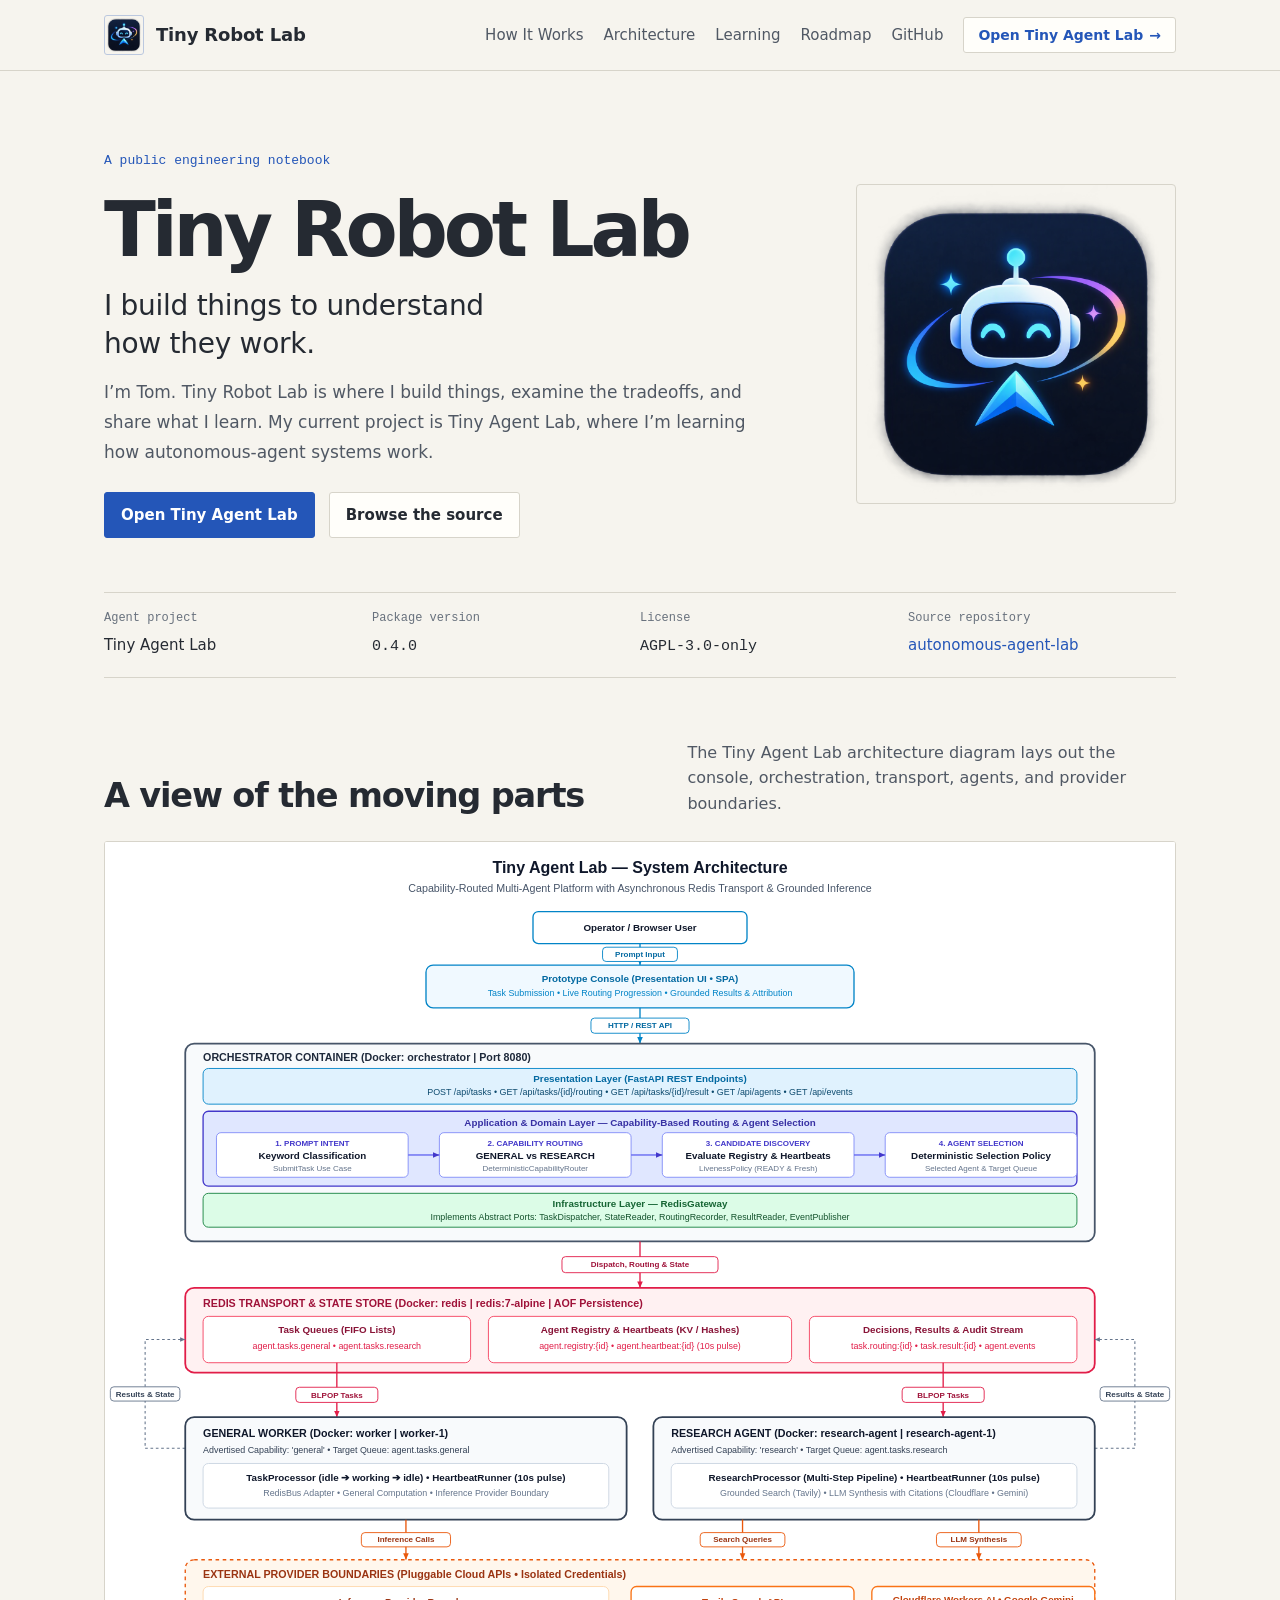
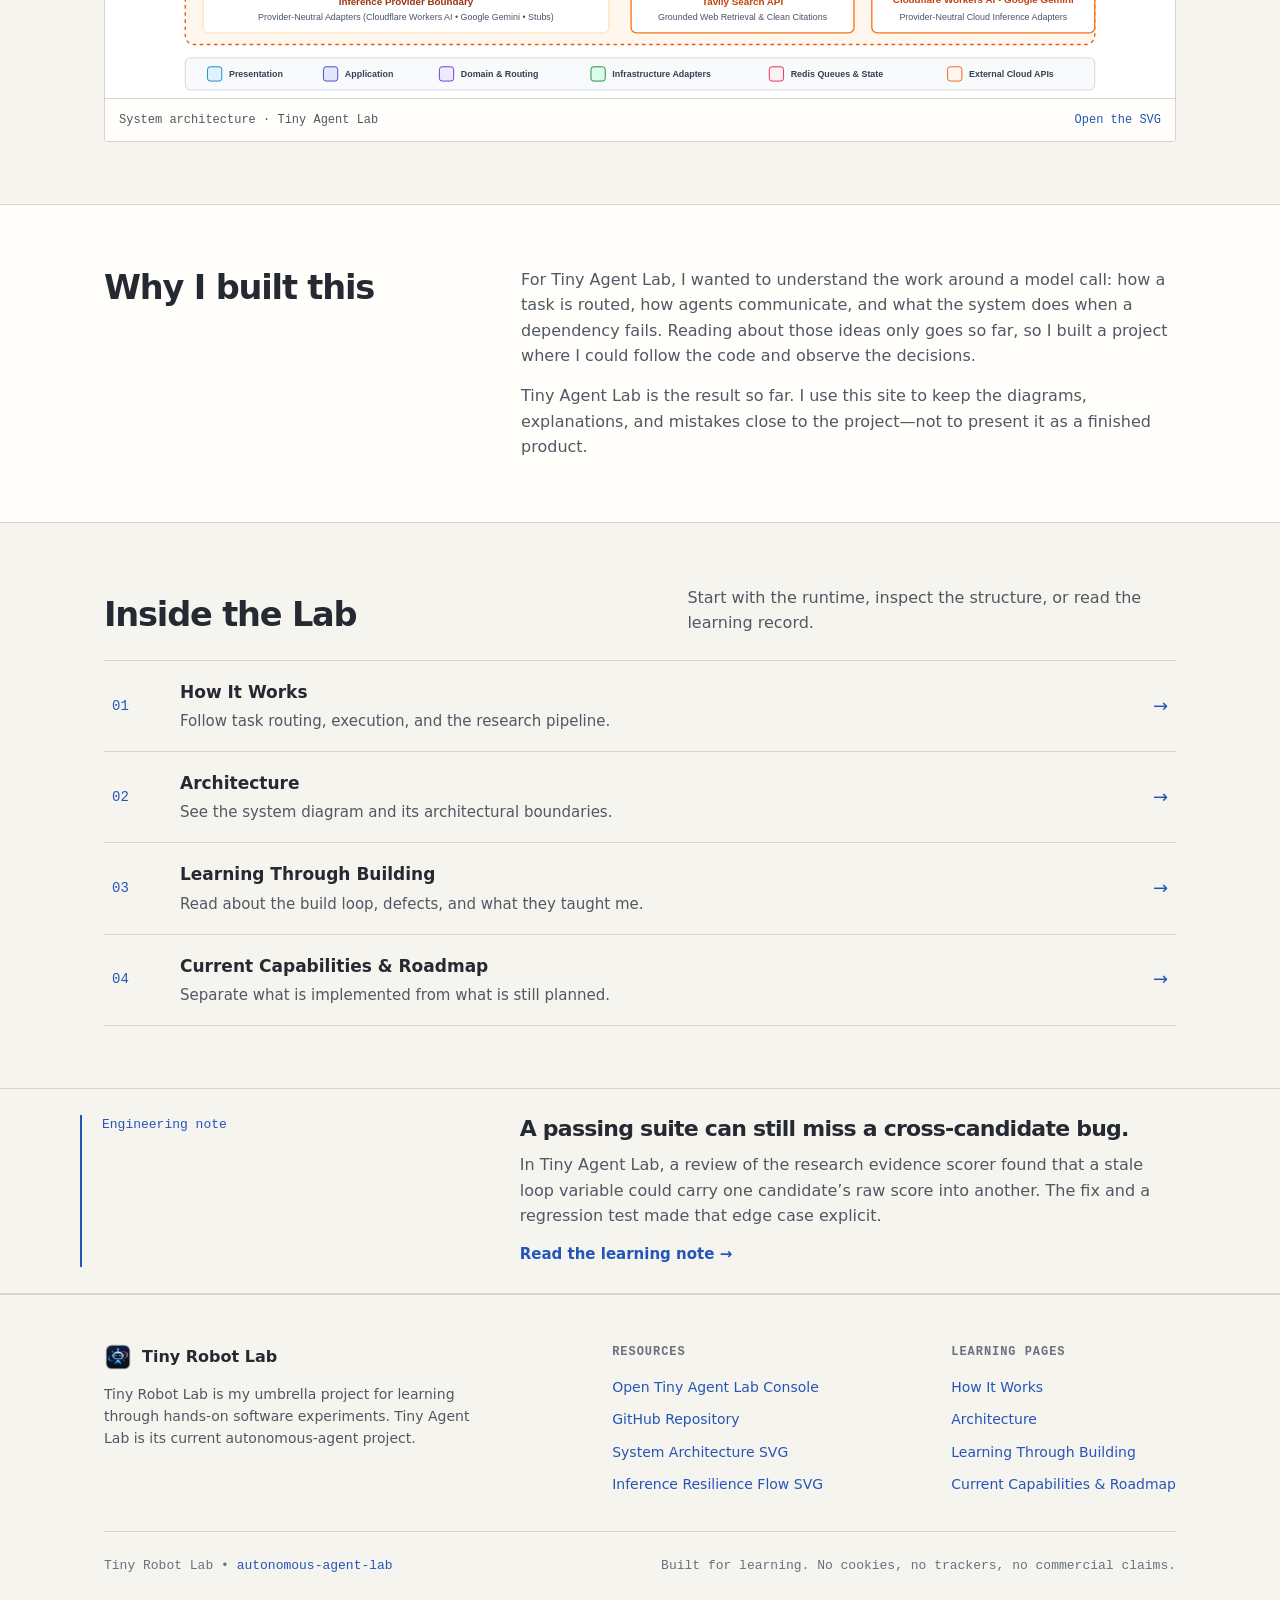
==== commit af09fff8: "feat(site): establish engineering notebook design and agent guidance Co-authored-by: Copilot <223556" ====
--- a/public/index.html
+++ b/public/index.html
@@ -3,37 +3,29 @@
 <head>
   <meta charset="utf-8">
   <meta name="viewport" content="width=device-width, initial-scale=1">
-  <title>Tiny Robot Lab — Learn AI by building it</title>
-  <meta name="description" content="A hands-on, non-commercial learning lab exploring autonomous agents, dynamic orchestration, grounded research, observability, and Clean Architecture.">
-
-  <!-- Open Graph / Meta -->
+  <title>Tiny Robot Lab — Engineering notes from a learning project</title>
+  <meta name="description" content="I build things to understand how they work. Tiny Robot Lab is my learning notebook; Tiny Agent Lab is my current autonomous-agent project.">
+
   <meta property="og:type" content="website">
-  <meta property="og:title" content="Tiny Robot Lab — Learn AI by building it">
-  <meta property="og:description" content="Hands-on learning lab exploring autonomous agents, dynamic orchestration, grounded research, observability, and Clean Architecture.">
-  <meta property="og:url" content="https://lab.tinyrobotlab.com">
+  <meta property="og:title" content="Tiny Robot Lab — Engineering notes from a learning project">
+  <meta property="og:description" content="Tiny Robot Lab is where I build things to understand how they work. My current project is Tiny Agent Lab, an autonomous-agent learning project.">
+  <meta property="og:url" content="https://tinyrobotlab.com">
   <meta property="og:image" content="assets/logo.png">
 
-  <!-- Favicon Assets -->
   <link rel="icon" type="image/png" sizes="32x32" href="assets/favicon-32x32.png">
   <link rel="icon" type="image/png" sizes="16x16" href="assets/favicon-16x16.png">
   <link rel="shortcut icon" href="assets/favicon.ico">
   <link rel="apple-touch-icon" sizes="180x180" href="assets/apple-touch-icon.png">
-
-  <!-- Stylesheet -->
   <link rel="stylesheet" href="styles.css">
 </head>
-<body>
+<body class="home-page">
   <a href="#main-content" class="skip-link">Skip to main content</a>
 
-  <!-- Header -->
   <header class="site-header">
     <div class="container nav-wrap">
-      <a href="index.html" class="brand-link" aria-label="Tiny Robot Lab Home">
-        <img src="assets/logo.png" alt="Tiny Robot Lab Logo" class="brand-logo-img" width="40" height="40">
-        <div class="brand-text-block">
-          <span class="brand-name">Tiny Robot Lab</span>
-          <span class="brand-tag">Learning Project</span>
-        </div>
+      <a href="index.html" class="brand-link" aria-label="Tiny Robot Lab Home" aria-current="page">
+        <img src="assets/logo.png" alt="" class="brand-logo-img" width="40" height="40">
+        <span class="brand-name">Tiny Robot Lab</span>
       </a>
 
       <nav class="nav-links" aria-label="Main Navigation">
@@ -42,8 +34,8 @@
         <a href="learning.html" class="nav-item">Learning</a>
         <a href="roadmap.html" class="nav-item">Roadmap</a>
         <a href="https://github.com/tomhalsan/autonomous-agent-lab" class="nav-item" target="_blank" rel="noopener noreferrer">GitHub</a>
-        <a href="https://lab.tinyrobotlab.com" class="nav-btn" target="_blank" rel="noopener noreferrer">
-          <span>Launch Lab</span>
+        <a href="https://agents.tinyrobotlab.com" class="nav-btn" target="_blank" rel="noopener noreferrer">
+          <span>Open Tiny Agent Lab</span>
           <span aria-hidden="true">→</span>
         </a>
       </nav>
@@ -51,176 +43,160 @@
   </header>
 
   <main id="main-content">
-    <!-- Hero Section -->
-    <section class="hero-section">
-      <div class="container hero-grid">
-        <div class="hero-content">
-          <div class="badge-version">
-            <span class="badge-dot" aria-hidden="true"></span>
-            <span>v0.4.0 — Resilient Multi-Provider Inference</span>
+    <section class="home-hero">
+      <div class="container home-hero-grid">
+        <div class="home-hero-copy">
+          <p class="home-kicker">A public engineering notebook</p>
+          <h1>Tiny Robot Lab</h1>
+          <p class="hero-phrase">I build things to understand how they work.</p>
+          <p class="home-intro">
+            I’m Tom. Tiny Robot Lab is where I build things, examine the tradeoffs, and share what I learn. My current project is Tiny Agent Lab, where I’m learning how autonomous-agent systems work.
+          </p>
+          <div class="hero-actions">
+            <a href="https://agents.tinyrobotlab.com" class="btn btn-primary" target="_blank" rel="noopener noreferrer">Open Tiny Agent Lab</a>
+            <a href="https://github.com/tomhalsan/autonomous-agent-lab" class="btn btn-secondary" target="_blank" rel="noopener noreferrer">Browse the source</a>
           </div>
-
-          <h1>Tiny Robot Lab</h1>
-          <p class="hero-phrase">Learn AI by building it.</p>
-          <p class="hero-desc">
-            A hands-on, non-commercial learning lab designed to explore how autonomous agents, dynamic orchestration, resilient multi-provider inference with graceful fallback, runtime observability, and Clean Architecture work in practice. No black boxes, no marketing hype—just working code and honest engineering tradeoffs.
-          </p>
-
-          <div class="hero-actions">
-            <a href="https://lab.tinyrobotlab.com" class="btn btn-primary" target="_blank" rel="noopener noreferrer">
-              <span>Launch the Lab</span>
-              <span aria-hidden="true">→</span>
-            </a>
-            <a href="https://github.com/tomhalsan/autonomous-agent-lab" class="btn btn-secondary" target="_blank" rel="noopener noreferrer">
-              <span>View on GitHub</span>
-            </a>
-          </div>
-        </div>
-
-        <div class="hero-visual">
-          <div class="avatar-frame">
-            <img src="assets/logo.png" alt="Tiny Robot Lab Mascot" class="hero-avatar-img" width="320" height="320">
-          </div>
-        </div>
-      </div>
-    </section>
-
-    <!-- Project Purpose -->
-    <section class="section" style="padding-top: 40px; padding-bottom: 40px;">
-      <div class="container">
-        <div class="summary-box">
-          <p class="section-label">Why This Exists</p>
-          <h2 style="font-size: 1.5rem; margin-bottom: 12px;">Hands-On Engineering Over Abstract Descriptions</h2>
-          <p style="font-size: 1.0625rem; line-height: 1.7; color: var(--text-muted); max-width: 900px;">
-            Modern autonomous agents are often described with commercial hype or buried inside monolithic frameworks. Tiny Robot Lab was created to deconstruct these concepts by implementing them from scratch: asynchronous messaging queues, dynamic capability registration, heartbeat liveness policies, evidence-conditioned synthesis, provider-neutral inference fallback across multiple backends, and Clean Architecture boundaries.
-          </p>
-        </div>
-      </div>
-    </section>
-
-    <!-- Exploration Navigation Cards -->
-    <section class="section" style="border-top: none; padding-top: 0;">
-      <div class="container">
-        <div class="section-header">
-          <p class="section-label">Explore The Lab</p>
-          <h2 class="section-title">What Would You Like to Learn?</h2>
-          <p class="section-lead">
-            Dive into dedicated learning sections covering our runtime mechanics, architectural boundaries, real engineering lessons, and roadmap.
-          </p>
-        </div>
-
-        <div class="explore-grid">
-          <a href="how-it-works.html" class="explore-card">
-            <div class="card-icon" aria-hidden="true">⚡</div>
-            <h3>How It Works</h3>
-            <p>
-              Trace the end-to-end task lifecycle: capability determination, dynamic candidate discovery, availability evaluation, and multi-stage research evidence processing.
-            </p>
-            <span class="card-action">Read Runtime Flow <span aria-hidden="true">→</span></span>
-          </a>
-
-          <a href="architecture.html" class="explore-card">
-            <div class="card-icon" aria-hidden="true">📐</div>
-            <h3>Architecture</h3>
-            <p>
-              Inspect our full system architecture SVG and learn how Clean Architecture layer boundaries keep domain rules independent from Redis, Docker, and AI APIs.
-            </p>
-            <span class="card-action">Explore System Design <span aria-hidden="true">→</span></span>
-          </a>
-
-          <a href="learning.html" class="explore-card">
-            <div class="card-icon" aria-hidden="true">🔬</div>
-            <h3>Learning Philosophy</h3>
-            <p>
-              Our 6-step loop (Build, Observe, Break, Understand, Improve, Share) and honest lessons from production defects—including why 400+ tests don't guarantee correctness.
-            </p>
-            <span class="card-action">View Engineering Lessons <span aria-hidden="true">→</span></span>
-          </a>
-
-          <a href="roadmap.html" class="explore-card">
-            <div class="card-icon" aria-hidden="true">🗺️</div>
-            <h3>Roadmap &amp; Limits</h3>
-            <p>
-              A factual breakdown of released v0.4.0 capabilities, honest evaluation caveats, and our planned v0.5.0 roadmap for tool-using agents.
-            </p>
-            <span class="card-action">See Current State <span aria-hidden="true">→</span></span>
-          </a>
-        </div>
-      </div>
-    </section>
-
-    <!-- Current Lab Snapshot -->
-    <section class="section">
-      <div class="container">
-        <div class="section-header">
-          <p class="section-label">Live Platform</p>
-          <h2 class="section-title">Current Lab at a Glance</h2>
-          <p class="section-lead">
-            The v0.4.0 release was gated with 940 automated tests passing in the repository.
-          </p>
-        </div>
-
-        <div class="facts-grid">
-          <div class="fact-card">
-            <div class="fact-metric">v0.4.0</div>
-            <h3 class="fact-title">Resilient Multi-Provider</h3>
-            <p class="fact-desc">
-              Provider-neutral inference with deterministic selection, graceful fallback across real cloud backends, and per-attempt telemetry.
-            </p>
-          </div>
-
-          <div class="fact-card">
-            <div class="fact-metric">2 Providers</div>
-            <h3 class="fact-title">Multiple Real Backends</h3>
-            <p class="fact-desc">
-              Google Gemini and Cloudflare Workers AI integrated interchangeably without vendor-locked domain logic.
-            </p>
-          </div>
-
-          <div class="fact-card">
-            <div class="fact-metric">940 Tests</div>
-            <h3 class="fact-title">v0.4.0 Release Gate</h3>
-            <p class="fact-desc">
-              Automated unit, contract, fallback traversal, failure simulation, and UI tests gating the v0.4.0 release without external dependencies.
-            </p>
-          </div>
-
-          <div class="fact-card">
-            <div class="fact-metric">Live UI</div>
-            <h3 class="fact-title">Prototype Console</h3>
-            <p class="fact-desc">
-              Inspect agent states, provider priority chains, fallback transition events, execution latency, and attributed findings.
-            </p>
-          </div>
-        </div>
-
-        <div style="margin-top: 36px; text-align: center;">
-          <a href="https://lab.tinyrobotlab.com" class="btn btn-primary" target="_blank" rel="noopener noreferrer">
-            <span>Experience the Working Prototype Console</span>
-            <span aria-hidden="true">→</span>
-          </a>
-        </div>
-      </div>
-    </section>
+        </div>
+        <div class="home-robot">
+          <img src="assets/logo.png" alt="The Tiny Robot Lab mascot, a small friendly robot." class="home-robot-img" width="320" height="320">
+        </div>
+      </div>
+    </section>
+
+    <section class="container" aria-label="Project details">
+      <dl class="spec-strip">
+        <div>
+          <dt>Agent project</dt>
+          <dd>Tiny Agent Lab</dd>
+        </div>
+        <div>
+          <dt>Package version</dt>
+          <dd><code>0.4.0</code></dd>
+        </div>
+        <div>
+          <dt>License</dt>
+          <dd><code>AGPL-3.0-only</code></dd>
+        </div>
+        <div>
+          <dt>Source repository</dt>
+          <dd><a href="https://github.com/tomhalsan/autonomous-agent-lab" target="_blank" rel="noopener noreferrer">autonomous-agent-lab</a></dd>
+        </div>
+      </dl>
+    </section>
+
+    <section class="home-section container" aria-labelledby="architecture-title">
+      <div class="home-section-heading">
+        <div>
+          <h2 id="architecture-title">A view of the moving parts</h2>
+        </div>
+        <p>The Tiny Agent Lab architecture diagram lays out the console, orchestration, transport, agents, and provider boundaries.</p>
+      </div>
+      <figure class="home-architecture">
+        <a href="assets/architecture.svg" target="_blank" rel="noopener noreferrer" aria-label="Open the full system architecture SVG">
+          <img src="assets/architecture.svg" alt="System architecture diagram showing the browser console, orchestrator layers, Redis transport and state, worker and research agent, and external provider boundaries." width="1200" height="960">
+        </a>
+        <figcaption>
+          <span>System architecture · Tiny Agent Lab</span>
+          <a href="assets/architecture.svg" target="_blank" rel="noopener noreferrer">Open the SVG</a>
+        </figcaption>
+      </figure>
+    </section>
+
+    <section class="home-section home-why" aria-labelledby="why-title">
+      <div class="container home-why-grid">
+        <h2 id="why-title">Why I built this</h2>
+        <div>
+          <p>
+            For Tiny Agent Lab, I wanted to understand the work around a model call: how a task is routed, how agents communicate, and what the system does when a dependency fails. Reading about those ideas only goes so far, so I built a project where I could follow the code and observe the decisions.
+          </p>
+          <p>
+            Tiny Agent Lab is the result so far. I use this site to keep the diagrams, explanations, and mistakes close to the project—not to present it as a finished product.
+          </p>
+        </div>
+      </div>
+    </section>
+
+    <section class="home-section container" aria-labelledby="inside-title">
+      <div class="home-section-heading home-index-heading">
+        <div>
+          <h2 id="inside-title">Inside the Lab</h2>
+        </div>
+        <p>Start with the runtime, inspect the structure, or read the learning record.</p>
+      </div>
+      <ol class="home-index">
+        <li>
+          <a href="how-it-works.html">
+            <span class="home-index-number">01</span>
+            <span class="home-index-copy">
+              <strong>How It Works</strong>
+              <span>Follow task routing, execution, and the research pipeline.</span>
+            </span>
+            <span class="home-index-arrow" aria-hidden="true">→</span>
+          </a>
+        </li>
+        <li>
+          <a href="architecture.html">
+            <span class="home-index-number">02</span>
+            <span class="home-index-copy">
+              <strong>Architecture</strong>
+              <span>See the system diagram and its architectural boundaries.</span>
+            </span>
+            <span class="home-index-arrow" aria-hidden="true">→</span>
+          </a>
+        </li>
+        <li>
+          <a href="learning.html">
+            <span class="home-index-number">03</span>
+            <span class="home-index-copy">
+              <strong>Learning Through Building</strong>
+              <span>Read about the build loop, defects, and what they taught me.</span>
+            </span>
+            <span class="home-index-arrow" aria-hidden="true">→</span>
+          </a>
+        </li>
+        <li>
+          <a href="roadmap.html">
+            <span class="home-index-number">04</span>
+            <span class="home-index-copy">
+              <strong>Current Capabilities &amp; Roadmap</strong>
+              <span>Separate what is implemented from what is still planned.</span>
+            </span>
+            <span class="home-index-arrow" aria-hidden="true">→</span>
+          </a>
+        </li>
+      </ol>
+    </section>
+
+    <aside class="home-note" aria-labelledby="note-title">
+      <div class="container home-note-inner">
+        <p class="home-note-label">Engineering note</p>
+        <div>
+          <h2 id="note-title">A passing suite can still miss a cross-candidate bug.</h2>
+          <p>
+            In Tiny Agent Lab, a review of the research evidence scorer found that a stale loop variable could carry one candidate’s raw score into another. The fix and a regression test made that edge case explicit.
+          </p>
+          <a href="learning.html">Read the learning note <span aria-hidden="true">→</span></a>
+        </div>
+      </div>
+    </aside>
   </main>
 
-  <!-- Footer -->
   <footer class="site-footer">
     <div class="container">
       <div class="footer-inner">
         <div class="footer-brand">
           <div class="footer-logo-row">
-            <img src="assets/logo.png" alt="Tiny Robot Lab" class="footer-logo-img" width="28" height="28">
+            <img src="assets/logo.png" alt="" class="footer-logo-img" width="28" height="28">
             <span class="footer-brand-title">Tiny Robot Lab</span>
           </div>
           <p class="footer-desc">
-            A non-commercial learning project exploring autonomous agents, dynamic orchestration, grounded research, observability, and Clean Architecture.
+            Tiny Robot Lab is my umbrella project for learning through hands-on software experiments. Tiny Agent Lab is its current autonomous-agent project.
           </p>
         </div>
 
         <div class="footer-links-group">
           <p class="footer-links-title">Resources</p>
-          <a href="https://lab.tinyrobotlab.com" class="footer-link" target="_blank" rel="noopener noreferrer">Launch Lab Console</a>
+          <a href="https://agents.tinyrobotlab.com" class="footer-link" target="_blank" rel="noopener noreferrer">Open Tiny Agent Lab Console</a>
           <a href="https://github.com/tomhalsan/autonomous-agent-lab" class="footer-link" target="_blank" rel="noopener noreferrer">GitHub Repository</a>
           <a href="assets/architecture.svg" class="footer-link" target="_blank" rel="noopener noreferrer">System Architecture SVG</a>
           <a href="assets/inference-provider-flow.svg" class="footer-link" target="_blank" rel="noopener noreferrer">Inference Resilience Flow SVG</a>
@@ -230,8 +206,8 @@
           <p class="footer-links-title">Learning Pages</p>
           <a href="how-it-works.html" class="footer-link">How It Works</a>
           <a href="architecture.html" class="footer-link">Architecture</a>
-          <a href="learning.html" class="footer-link">Learning Philosophy</a>
-          <a href="roadmap.html" class="footer-link">Roadmap &amp; Limits</a>
+          <a href="learning.html" class="footer-link">Learning Through Building</a>
+          <a href="roadmap.html" class="footer-link">Current Capabilities &amp; Roadmap</a>
         </div>
       </div>
 
--- a/public/styles.css
+++ b/public/styles.css
@@ -1,40 +1,57 @@
-/* ==========================================================================
-   Tiny Robot Lab — Public Landing Page Styles
-   Clean, framework-free semantic CSS matching the lab's dark visual identity.
-   ========================================================================== */
-
 :root {
-  --bg-canvas: #070d18;
-  --bg-card: #0f172a;
-  --bg-card-hover: #142036;
-  --bg-card-subtle: #0b1322;
-  --bg-code: #050912;
-  --border-subtle: #1e293b;
-  --border-focus: #38bdf8;
-  --border-accent: rgba(56, 189, 248, 0.25);
-  
-  --text-main: #f8fafc;
-  --text-muted: #94a3b8;
-  --text-faint: #64748b;
-
-  --accent-cyan: #38bdf8;
-  --accent-blue: #3b82f6;
-  --accent-indigo: #818cf8;
-  --accent-amber: #fbbf24;
-  --accent-emerald: #34d399;
-  --accent-coral: #f87171;
-
-  --font-sans: system-ui, -apple-system, BlinkMacSystemFont, "Segoe UI", Roboto, "Helvetica Neue", Arial, sans-serif;
+  color-scheme: light;
+  --bg-canvas: #f6f4ee;
+  --bg-card: #fffefa;
+  --bg-card-hover: #f0eee7;
+  --bg-card-subtle: #efede6;
+  --bg-code: #e9e7df;
+  --border-subtle: #d7d4ca;
+  --border-focus: #2456b8;
+  --border-accent: #bbc8df;
+
+  --text-main: #252a32;
+  --text-muted: #505864;
+  --text-faint: #68717d;
+
+  --accent-blue: #2456b8;
+  --accent-indigo: #4a56a8;
+  --status-positive: #287044;
+  --status-caution: #8a5a08;
+  --status-negative: #a63d38;
+  --accent-amber: var(--status-caution);
+
+  --font-sans: ui-sans-serif, system-ui, -apple-system, BlinkMacSystemFont, "Segoe UI", sans-serif;
   --font-mono: ui-monospace, SFMono-Regular, Menlo, Monaco, Consolas, "Liberation Mono", "Courier New", monospace;
 
   --container-max: 1120px;
-  --radius-sm: 6px;
-  --radius-md: 10px;
-  --radius-lg: 16px;
-  --radius-pill: 9999px;
-
-  --shadow-card: 0 4px 20px -2px rgba(0, 0, 0, 0.5);
-  --shadow-glow: 0 0 24px rgba(56, 189, 248, 0.15);
+  --radius-sm: 3px;
+  --radius-md: 4px;
+  --radius-lg: 4px;
+}
+
+@media (prefers-color-scheme: dark) {
+  :root {
+    color-scheme: dark;
+    --bg-canvas: #17191d;
+    --bg-card: #202329;
+    --bg-card-hover: #292d34;
+    --bg-card-subtle: #1c1f24;
+    --bg-code: #111317;
+    --border-subtle: #3a3e46;
+    --border-focus: #8bb2ff;
+    --border-accent: #4b5c78;
+
+    --text-main: #ece9e1;
+    --text-muted: #b7b9bd;
+    --text-faint: #92969e;
+
+    --accent-blue: #8bb2ff;
+    --accent-indigo: #a9afff;
+    --status-positive: #82c99a;
+    --status-caution: #edc574;
+    --status-negative: #f08a82;
+    --accent-amber: var(--status-caution);
+  }
 }
 
 *, *::before, *::after {
@@ -63,7 +80,7 @@
 
 /* Accessibility & Reduced Motion */
 :focus-visible {
-  outline: 2px solid var(--accent-cyan);
+  outline: 2px solid var(--accent-blue);
   outline-offset: 3px;
 }
 
@@ -84,8 +101,8 @@
   position: absolute;
   top: -60px;
   left: 16px;
-  background: var(--accent-cyan);
-  color: #040810;
+  background: var(--accent-blue);
+  color: #ffffff;
   padding: 8px 16px;
   font-weight: 700;
   font-size: 0.875rem;
@@ -121,21 +138,19 @@
 }
 
 a {
-  color: var(--accent-cyan);
+  color: var(--accent-blue);
   text-decoration: none;
   transition: color 0.15s ease;
 }
 a:hover {
-  color: #7dd3fc;
+  color: var(--accent-indigo);
   text-decoration: underline;
 }
 
 /* Header & Nav */
 .site-header {
   border-bottom: 1px solid var(--border-subtle);
-  background: rgba(7, 13, 24, 0.85);
-  backdrop-filter: blur(12px);
-  -webkit-backdrop-filter: blur(12px);
+  background: var(--bg-canvas);
   position: sticky;
   top: 0;
   z-index: 100;
@@ -163,7 +178,6 @@
   height: 40px;
   border-radius: var(--radius-sm);
   border: 1px solid var(--border-accent);
-  box-shadow: 0 0 12px rgba(56, 189, 248, 0.2);
   display: block;
 }
 
@@ -177,14 +191,6 @@
   font-weight: 700;
   color: var(--text-main);
   letter-spacing: -0.01em;
-}
-
-.brand-tag {
-  font-size: 0.6875rem;
-  font-family: var(--font-mono);
-  color: var(--text-faint);
-  letter-spacing: 0.05em;
-  text-transform: uppercase;
 }
 
 .nav-links {
@@ -205,7 +211,7 @@
 }
 .nav-item.active,
 .nav-item[aria-current="page"] {
-  color: var(--accent-cyan);
+  color: var(--accent-blue);
   font-weight: 600;
 }
 .nav-item.active::after,
@@ -216,17 +222,17 @@
   left: 0;
   right: 0;
   height: 2px;
-  background: var(--accent-cyan);
-  border-radius: var(--radius-pill);
+  background: var(--accent-blue);
+  border-radius: 0;
 }
 
 .nav-btn {
   display: inline-flex;
   align-items: center;
   gap: 6px;
-  background: rgba(56, 189, 248, 0.1);
-  color: var(--accent-cyan);
-  border: 1px solid var(--border-accent);
+  background: var(--bg-card);
+  color: var(--accent-blue);
+  border: 1px solid var(--border-subtle);
   border-radius: var(--radius-sm);
   padding: 6px 14px;
   font-size: 0.875rem;
@@ -234,79 +240,18 @@
   transition: all 0.15s ease;
 }
 .nav-btn:hover {
-  background: rgba(56, 189, 248, 0.2);
-  color: #ffffff;
+  background: var(--bg-card-hover);
+  color: var(--text-main);
   text-decoration: none;
-  border-color: var(--accent-cyan);
-}
-
-/* Badges */
-.badge-version {
-  display: inline-flex;
-  align-items: center;
-  gap: 8px;
-  padding: 4px 12px;
-  background: rgba(56, 189, 248, 0.08);
-  border: 1px solid var(--border-accent);
-  border-radius: var(--radius-pill);
-  font-family: var(--font-mono);
-  font-size: 0.8125rem;
-  color: var(--accent-cyan);
-  margin-bottom: 20px;
-}
-.badge-dot {
-  width: 8px;
-  height: 8px;
-  border-radius: 50%;
-  background-color: var(--accent-emerald);
-  box-shadow: 0 0 8px var(--accent-emerald);
-}
-
-.badge-tag {
-  display: inline-block;
-  padding: 2px 8px;
-  background: rgba(148, 163, 184, 0.1);
-  border: 1px solid var(--border-subtle);
-  border-radius: var(--radius-sm);
-  font-family: var(--font-mono);
-  font-size: 0.75rem;
-  color: var(--text-muted);
-}
-
-/* Hero Section */
-.hero-section {
-  padding: 80px 0 60px;
-  position: relative;
-}
-
-.hero-grid {
-  display: grid;
-  grid-template-columns: 1.25fr 0.75fr;
-  align-items: center;
-  gap: 48px;
-}
-
-.hero-content h1 {
-  font-size: clamp(2.25rem, 5vw, 3.5rem);
-  font-weight: 800;
-  margin-bottom: 12px;
-  letter-spacing: -0.03em;
+  border-color: var(--border-focus);
 }
 
 .hero-phrase {
   font-size: clamp(1.25rem, 2.5vw, 1.75rem);
   font-weight: 600;
-  color: var(--accent-cyan);
+  color: var(--accent-blue);
   margin-bottom: 20px;
   letter-spacing: -0.01em;
-}
-
-.hero-desc {
-  font-size: 1.125rem;
-  line-height: 1.7;
-  color: var(--text-muted);
-  margin-bottom: 32px;
-  max-width: 620px;
 }
 
 .hero-actions {
@@ -331,17 +276,15 @@
 }
 
 .btn-primary {
-  background: linear-gradient(135deg, #0284c7 0%, #2563eb 100%);
+  background: var(--accent-blue);
   color: #ffffff;
-  border: 1px solid rgba(56, 189, 248, 0.4);
-  box-shadow: 0 4px 16px rgba(2, 132, 199, 0.35);
+  border: 1px solid var(--accent-blue);
 }
 .btn-primary:hover {
-  background: linear-gradient(135deg, #0369a1 0%, #1d4ed8 100%);
-  box-shadow: 0 6px 20px rgba(2, 132, 199, 0.5);
+  background: var(--accent-indigo);
+  border-color: var(--accent-indigo);
   color: #ffffff;
   text-decoration: none;
-  transform: translateY(-1px);
 }
 
 .btn-secondary {
@@ -352,32 +295,8 @@
 .btn-secondary:hover {
   background: var(--bg-card-hover);
   border-color: var(--text-muted);
-  color: #ffffff;
+  color: var(--text-main);
   text-decoration: none;
-  transform: translateY(-1px);
-}
-
-.hero-visual {
-  display: flex;
-  justify-content: center;
-  align-items: center;
-}
-
-.avatar-frame {
-  position: relative;
-  border-radius: 28px;
-  padding: 12px;
-  background: radial-gradient(circle at 50% 50%, rgba(56, 189, 248, 0.15), transparent 70%);
-}
-
-.hero-avatar-img {
-  width: 100%;
-  max-width: 320px;
-  height: auto;
-  border-radius: 24px;
-  border: 1px solid var(--border-accent);
-  box-shadow: 0 12px 36px -4px rgba(0, 0, 0, 0.7), 0 0 32px rgba(56, 189, 248, 0.2);
-  display: block;
 }
 
 /* Dedicated Page Headers */
@@ -395,66 +314,8 @@
 .page-lead {
   font-size: 1.125rem;
   color: var(--text-muted);
-  max-width: 760px;
+  max-width: 76ch;
   line-height: 1.7;
-}
-
-/* Exploration Cards (Landing Page) */
-.explore-grid {
-  display: grid;
-  grid-template-columns: repeat(auto-fit, minmax(260px, 1fr));
-  gap: 20px;
-  margin-top: 24px;
-}
-
-.explore-card {
-  background: var(--bg-card);
-  border: 1px solid var(--border-subtle);
-  border-radius: var(--radius-lg);
-  padding: 26px;
-  display: flex;
-  flex-direction: column;
-  text-decoration: none;
-  transition: all 0.2s ease;
-}
-.explore-card:hover {
-  background: var(--bg-card-hover);
-  border-color: var(--border-accent);
-  transform: translateY(-3px);
-  box-shadow: var(--shadow-card);
-  text-decoration: none;
-}
-.explore-card h3 {
-  font-size: 1.25rem;
-  margin-bottom: 10px;
-  color: var(--text-main);
-}
-.explore-card p {
-  font-size: 0.9375rem;
-  color: var(--text-muted);
-  line-height: 1.6;
-  margin-bottom: 18px;
-}
-.explore-card .card-action {
-  margin-top: auto;
-  color: var(--accent-cyan);
-  font-weight: 600;
-  font-size: 0.875rem;
-  display: inline-flex;
-  align-items: center;
-  gap: 6px;
-}
-.explore-card:hover .card-action {
-  color: #7dd3fc;
-}
-
-/* Callout & Summary boxes */
-.summary-box {
-  background: var(--bg-card);
-  border: 1px solid var(--border-subtle);
-  border-radius: var(--radius-lg);
-  padding: 32px;
-  margin-bottom: 40px;
 }
 
 /* Common Section Styles */
@@ -467,16 +328,6 @@
   margin-bottom: 40px;
 }
 
-.section-label {
-  font-family: var(--font-mono);
-  font-size: 0.8125rem;
-  color: var(--accent-cyan);
-  text-transform: uppercase;
-  letter-spacing: 0.08em;
-  margin-bottom: 8px;
-  font-weight: 600;
-}
-
 .section-title {
   font-size: clamp(1.75rem, 3.5vw, 2.25rem);
   margin-bottom: 12px;
@@ -488,172 +339,11 @@
   max-width: 720px;
 }
 
-/* Grid Cards (What We Are Learning) */
-.card-grid {
-  display: grid;
-  grid-template-columns: repeat(auto-fit, minmax(250px, 1fr));
-  gap: 20px;
-}
-
-.card {
+/* Caveats Box (Honest Engineering) */
+.caveat-box {
   background: var(--bg-card);
   border: 1px solid var(--border-subtle);
-  border-radius: var(--radius-lg);
-  padding: 24px;
-  transition: all 0.2s ease;
-  display: flex;
-  flex-direction: column;
-}
-.card:hover {
-  background: var(--bg-card-hover);
-  border-color: var(--border-accent);
-  transform: translateY(-2px);
-  box-shadow: var(--shadow-card);
-}
-
-.card-icon {
-  width: 40px;
-  height: 40px;
-  border-radius: var(--radius-md);
-  background: rgba(56, 189, 248, 0.1);
-  border: 1px solid var(--border-accent);
-  display: flex;
-  align-items: center;
-  justify-content: center;
-  margin-bottom: 16px;
-  font-family: var(--font-mono);
-  font-size: 1.125rem;
-  color: var(--accent-cyan);
-}
-
-.card-title {
-  font-size: 1.125rem;
-  font-weight: 700;
-  margin-bottom: 10px;
-}
-
-.card-desc {
-  font-size: 0.9375rem;
-  color: var(--text-muted);
-  line-height: 1.6;
-}
-
-/* Workflow / How It Works */
-.flow-container {
-  display: flex;
-  flex-direction: column;
-  gap: 32px;
-}
-
-.flow-block {
-  background: var(--bg-card);
-  border: 1px solid var(--border-subtle);
-  border-radius: var(--radius-lg);
-  padding: 28px;
-}
-
-.flow-block-header {
-  display: flex;
-  align-items: center;
-  justify-content: space-between;
-  margin-bottom: 20px;
-  flex-wrap: wrap;
-  gap: 12px;
-}
-
-.flow-block-title {
-  font-size: 1.25rem;
-  font-weight: 700;
-}
-
-.flow-steps {
-  display: flex;
-  flex-wrap: wrap;
-  align-items: center;
-  gap: 8px;
-  margin-top: 12px;
-}
-
-.flow-step {
-  display: flex;
-  align-items: center;
-  gap: 10px;
-  background: var(--bg-card-subtle);
-  border: 1px solid var(--border-subtle);
-  border-radius: var(--radius-md);
-  padding: 10px 14px;
-  font-size: 0.875rem;
-  font-weight: 600;
-  color: var(--text-main);
-}
-
-.step-num {
-  display: inline-flex;
-  align-items: center;
-  justify-content: center;
-  width: 22px;
-  height: 22px;
-  border-radius: 50%;
-  background: rgba(56, 189, 248, 0.15);
-  color: var(--accent-cyan);
-  font-family: var(--font-mono);
-  font-size: 0.75rem;
-  font-weight: 700;
-}
-
-.flow-arrow {
-  color: var(--text-faint);
-  font-size: 1.125rem;
-  display: flex;
-  align-items: center;
-}
-
-.flow-explainer {
-  margin-top: 20px;
-  font-size: 0.9375rem;
-  color: var(--text-muted);
-  border-top: 1px solid var(--border-subtle);
-  padding-top: 16px;
-  line-height: 1.6;
-}
-
-/* Current Lab Facts Grid */
-.facts-grid {
-  display: grid;
-  grid-template-columns: repeat(auto-fit, minmax(300px, 1fr));
-  gap: 20px;
-}
-
-.fact-card {
-  background: var(--bg-card);
-  border: 1px solid var(--border-subtle);
-  border-radius: var(--radius-lg);
-  padding: 24px;
-}
-
-.fact-metric {
-  font-family: var(--font-mono);
-  font-size: 2rem;
-  font-weight: 700;
-  color: var(--accent-cyan);
-  margin-bottom: 6px;
-}
-
-.fact-title {
-  font-size: 1.125rem;
-  font-weight: 600;
-  margin-bottom: 8px;
-}
-
-.fact-desc {
-  font-size: 0.9375rem;
-  color: var(--text-muted);
-}
-
-/* Caveats Box (Honest Engineering) */
-.caveat-box {
-  background: rgba(251, 191, 36, 0.05);
-  border: 1px solid rgba(251, 191, 36, 0.25);
+  border-left: 3px solid var(--status-caution);
   border-radius: var(--radius-lg);
   padding: 24px;
   margin-top: 24px;
@@ -678,7 +368,7 @@
 
 .caveat-list li {
   font-size: 0.9375rem;
-  color: #d1d5db;
+  color: var(--text-muted);
   position: relative;
   padding-left: 20px;
 }
@@ -692,11 +382,10 @@
 
 /* Architecture Section */
 .architecture-frame {
-  background: #ffffff;
-  border-radius: var(--radius-lg);
-  padding: 16px;
-  border: 1px solid var(--border-accent);
-  box-shadow: var(--shadow-card);
+  background: var(--bg-card);
+  border-radius: var(--radius-sm);
+  padding: 8px;
+  border: 1px solid var(--border-subtle);
   overflow: hidden;
   margin-bottom: 24px;
 }
@@ -705,7 +394,7 @@
   width: 100%;
   height: auto;
   display: block;
-  border-radius: var(--radius-sm);
+  border-radius: 0;
 }
 
 .arch-caption {
@@ -720,119 +409,10 @@
   font-family: var(--font-mono);
 }
 
-/* Philosophy Section */
-.philosophy-grid {
-  display: grid;
-  grid-template-columns: 1fr 1fr;
-  gap: 32px;
-  align-items: start;
-}
-
-.philosophy-stack {
-  display: flex;
-  flex-direction: column;
-  gap: 10px;
-}
-
-.philosophy-step {
-  display: flex;
-  align-items: center;
-  gap: 16px;
-  background: var(--bg-card);
-  border: 1px solid var(--border-subtle);
-  border-radius: var(--radius-md);
-  padding: 14px 20px;
-  font-size: 1.0625rem;
-  font-weight: 600;
-  transition: all 0.15s ease;
-}
-.philosophy-step:hover {
-  border-color: var(--border-accent);
-  background: var(--bg-card-hover);
-  transform: translateX(4px);
-}
-
-.philosophy-step-num {
-  font-family: var(--font-mono);
-  font-size: 0.8125rem;
-  color: var(--accent-cyan);
-  background: rgba(56, 189, 248, 0.1);
-  padding: 2px 8px;
-  border-radius: var(--radius-sm);
-}
-
-.philosophy-story {
-  background: var(--bg-card);
-  border: 1px solid var(--border-subtle);
-  border-radius: var(--radius-lg);
-  padding: 28px;
-  display: flex;
-  flex-direction: column;
-  gap: 16px;
-}
-
-.philosophy-story h3 {
-  font-size: 1.25rem;
-  color: var(--text-main);
-}
-
-.philosophy-story p {
-  font-size: 0.9375rem;
-  line-height: 1.7;
-}
-
-/* What's Next / Roadmap Preview */
-.next-card {
-  background: linear-gradient(180deg, var(--bg-card) 0%, var(--bg-card-subtle) 100%);
-  border: 1px solid var(--border-subtle);
-  border-radius: var(--radius-lg);
-  padding: 32px;
-}
-
-.next-header {
-  display: flex;
-  align-items: center;
-  justify-content: space-between;
-  margin-bottom: 20px;
-  flex-wrap: wrap;
-  gap: 12px;
-}
-
-.next-title {
-  font-size: 1.5rem;
-  font-weight: 700;
-}
-
-.next-list {
-  display: grid;
-  grid-template-columns: repeat(auto-fit, minmax(260px, 1fr));
-  gap: 16px;
-  margin-top: 20px;
-}
-
-.next-item {
-  background: rgba(7, 13, 24, 0.6);
-  border: 1px solid var(--border-subtle);
-  border-radius: var(--radius-md);
-  padding: 16px;
-}
-
-.next-item-title {
-  font-size: 1rem;
-  font-weight: 600;
-  color: var(--text-main);
-  margin-bottom: 6px;
-}
-
-.next-item-desc {
-  font-size: 0.875rem;
-  color: var(--text-muted);
-}
-
 /* Footer */
 .site-footer {
   border-top: 1px solid var(--border-subtle);
-  background: #040812;
+  background: var(--bg-canvas);
   padding: 48px 0 36px;
   margin-top: auto;
 }
@@ -892,14 +472,14 @@
 
 .footer-link {
   font-size: 0.875rem;
-  color: var(--text-muted);
+  color: var(--accent-blue);
 }
 .footer-link:hover {
-  color: var(--accent-cyan);
+  color: var(--accent-indigo);
 }
 
 .footer-bottom {
-  border-top: 1px solid rgba(30, 41, 59, 0.6);
+  border-top: 1px solid var(--border-subtle);
   margin-top: 36px;
   padding-top: 24px;
   display: flex;
@@ -914,22 +494,17 @@
 
 /* Responsive Breakpoints */
 @media (max-width: 860px) {
-  .hero-grid {
-    grid-template-columns: 1fr;
-    gap: 36px;
-  }
-  .hero-visual {
-    order: -1;
-  }
-  .avatar-frame {
-    max-width: 240px;
-    margin: 0 auto;
-  }
-  .philosophy-grid {
-    grid-template-columns: 1fr;
-  }
-  .nav-item-desktop {
-    display: none;
+  .nav-wrap {
+    height: auto;
+    min-height: 70px;
+    padding-top: 12px;
+    padding-bottom: 12px;
+    gap: 16px;
+  }
+  .nav-links {
+    flex-wrap: wrap;
+    justify-content: flex-end;
+    gap: 10px 16px;
   }
 }
 
@@ -941,12 +516,6 @@
   .btn {
     width: 100%;
   }
-  .flow-step {
-    width: 100%;
-  }
-  .flow-arrow {
-    display: none;
-  }
   .footer-inner {
     flex-direction: column;
   }
@@ -954,5 +523,1105 @@
     flex-direction: column;
     align-items: flex-start;
   }
-}
-
+
+  .nav-wrap {
+    align-items: flex-start;
+    flex-direction: column;
+  }
+  .nav-links {
+    justify-content: flex-start;
+  }
+}
+
+/* Homepage editorial layout */
+.home-hero {
+  padding: clamp(44px, 6.7vw, 80px) 0 54px;
+}
+
+.home-hero-grid {
+  display: grid;
+  grid-template-columns: minmax(0, 1.35fr) minmax(240px, 0.65fr);
+  align-items: center;
+  gap: clamp(32px, 7vw, 88px);
+}
+
+.home-kicker {
+  margin-bottom: 18px;
+  color: var(--accent-blue);
+  font-family: var(--font-mono);
+  font-size: 0.8125rem;
+}
+
+.home-hero h1 {
+  margin-bottom: 18px;
+  font-size: clamp(2.75rem, 6.5vw, 4.75rem);
+  letter-spacing: -0.055em;
+  line-height: 1.04;
+}
+
+.home-hero .hero-phrase {
+  max-width: 24ch;
+  margin-bottom: 16px;
+  color: var(--text-main);
+  font-size: clamp(1.3rem, 2.6vw, 1.75rem);
+  font-weight: 500;
+  line-height: 1.35;
+}
+
+.home-intro {
+  max-width: 68ch;
+  margin-bottom: 24px;
+  font-size: 1.0625rem;
+  line-height: 1.75;
+}
+
+.home-robot {
+  display: flex;
+  justify-content: flex-end;
+}
+
+.home-robot-img {
+  display: block;
+  width: 100%;
+  max-width: 320px;
+  height: auto;
+  border: 1px solid var(--border-subtle);
+  border-radius: var(--radius-md);
+}
+
+.home-page .btn {
+  border-radius: var(--radius-sm);
+  padding: 10px 16px;
+  font-size: 0.9375rem;
+}
+
+.spec-strip {
+  display: grid;
+  grid-template-columns: repeat(4, minmax(0, 1fr));
+  border-block: 1px solid var(--border-subtle);
+}
+
+.spec-strip > div {
+  min-width: 0;
+  padding: 16px 18px 18px 0;
+}
+
+.spec-strip dt {
+  margin-bottom: 5px;
+  color: var(--text-faint);
+  font-family: var(--font-mono);
+  font-size: 0.75rem;
+}
+
+.spec-strip dd {
+  color: var(--text-main);
+  font-size: 0.9375rem;
+  font-variant-numeric: tabular-nums;
+  overflow-wrap: anywhere;
+}
+
+.spec-strip code {
+  font-family: var(--font-mono);
+}
+
+.home-section {
+  padding-top: 62px;
+  padding-bottom: 62px;
+}
+
+.home-section-heading {
+  display: flex;
+  justify-content: space-between;
+  align-items: end;
+  gap: 32px;
+  margin-bottom: 24px;
+}
+
+.home-section-heading h2,
+.home-why h2,
+.home-note h2 {
+  color: var(--text-main);
+  font-size: clamp(1.6rem, 3vw, 2.1rem);
+  letter-spacing: -0.035em;
+}
+
+.home-section-heading > p {
+  max-width: 48ch;
+}
+
+.home-architecture {
+  overflow: hidden;
+  border: 1px solid var(--border-subtle);
+  border-radius: var(--radius-sm);
+  background: #ffffff;
+}
+
+.home-architecture > a {
+  display: block;
+  line-height: 0;
+}
+
+.home-architecture img {
+  display: block;
+  width: 100%;
+  height: auto;
+}
+
+.home-architecture figcaption {
+  display: flex;
+  justify-content: space-between;
+  flex-wrap: wrap;
+  gap: 8px 20px;
+  padding: 12px 14px;
+  border-top: 1px solid var(--border-subtle);
+  background: var(--bg-card);
+  color: var(--text-muted);
+  font-family: var(--font-mono);
+  font-size: 0.75rem;
+  line-height: 1.5;
+}
+
+.home-why {
+  border-block: 1px solid var(--border-subtle);
+  background: var(--bg-card);
+}
+
+.home-why-grid {
+  display: grid;
+  grid-template-columns: minmax(180px, 0.75fr) minmax(0, 1.5fr);
+  gap: clamp(32px, 7vw, 96px);
+}
+
+.home-why-grid > div {
+  max-width: 76ch;
+}
+
+.home-why-grid p + p {
+  margin-top: 14px;
+}
+
+.home-index-heading {
+  align-items: end;
+}
+
+.home-index {
+  list-style: none;
+  border-top: 1px solid var(--border-subtle);
+}
+
+.home-index li {
+  border-bottom: 1px solid var(--border-subtle);
+}
+
+.home-index a {
+  display: grid;
+  grid-template-columns: 3.25rem minmax(0, 1fr) 2rem;
+  align-items: center;
+  gap: 16px;
+  padding: 18px 8px;
+  color: var(--text-main);
+}
+
+.home-index a:hover {
+  background: var(--bg-card-hover);
+  color: var(--text-main);
+  text-decoration: none;
+}
+
+.home-index-number {
+  color: var(--accent-blue);
+  font-family: var(--font-mono);
+  font-size: 0.875rem;
+  font-variant-numeric: tabular-nums;
+}
+
+.home-index-copy {
+  display: grid;
+  gap: 3px;
+}
+
+.home-index-copy strong {
+  font-size: 1.0625rem;
+}
+
+.home-index-copy > span {
+  color: var(--text-muted);
+  font-size: 0.9375rem;
+}
+
+.home-index-arrow {
+  color: var(--accent-blue);
+  font-size: 1.125rem;
+  text-align: right;
+}
+
+.home-note {
+  padding: 26px 0;
+  border-top: 1px solid var(--border-subtle);
+  border-bottom: 1px solid var(--border-subtle);
+}
+
+.home-note-inner {
+  display: grid;
+  grid-template-columns: minmax(180px, 0.75fr) minmax(0, 1.5fr);
+  gap: clamp(32px, 7vw, 96px);
+  padding-left: 20px;
+  border-left: 2px solid var(--accent-blue);
+}
+
+.home-note-label {
+  color: var(--accent-blue);
+  font-family: var(--font-mono);
+  font-size: 0.8125rem;
+}
+
+.home-note h2 {
+  margin-bottom: 10px;
+  font-size: 1.375rem;
+}
+
+.home-note-inner > div > p {
+  max-width: 76ch;
+  margin-bottom: 12px;
+}
+
+.home-note-inner > div > a {
+  font-size: 0.9375rem;
+  font-weight: 600;
+}
+
+@media (prefers-color-scheme: dark) {
+  .skip-link {
+    color: #17191d;
+  }
+
+  .btn-primary {
+    color: #17191d;
+  }
+
+  .btn-primary:hover {
+    color: #17191d;
+  }
+}
+
+@media (max-width: 860px) {
+  .home-hero-grid {
+    grid-template-columns: minmax(0, 1.25fr) minmax(200px, 0.75fr);
+    gap: 32px;
+  }
+
+}
+
+@media (max-width: 640px) {
+  .home-hero {
+    padding-top: 40px;
+  }
+
+  .home-hero-grid {
+    grid-template-columns: 1fr;
+    gap: 30px;
+  }
+
+  .home-robot {
+    justify-content: flex-start;
+    order: -1;
+  }
+
+  .home-robot-img {
+    max-width: 220px;
+  }
+
+  .spec-strip {
+    grid-template-columns: repeat(2, minmax(0, 1fr));
+  }
+
+  .home-section {
+    padding-top: 46px;
+    padding-bottom: 46px;
+  }
+
+  .home-section-heading {
+    display: block;
+  }
+
+  .home-section-heading > p {
+    margin-top: 10px;
+  }
+
+  .home-why-grid,
+  .home-note-inner {
+    grid-template-columns: 1fr;
+    gap: 16px;
+  }
+
+  .home-index a {
+    grid-template-columns: 2.5rem minmax(0, 1fr) 1.25rem;
+    gap: 10px;
+    padding-inline: 2px;
+  }
+
+}
+
+/* How It Works */
+.how-it-works-page .page-header {
+  padding: 44px 0 28px;
+  margin-bottom: 32px;
+}
+
+.how-it-works-page .section {
+  padding: 44px 0;
+}
+
+.how-it-works-page .section:first-of-type {
+  padding-top: 0;
+  border-top: 0;
+}
+
+.how-it-works-page .section-header {
+  margin-bottom: 20px;
+}
+
+.how-it-works-page .section-title {
+  margin-bottom: 8px;
+}
+
+.how-it-works-page .section-lead {
+  max-width: 76ch;
+  font-size: 1rem;
+  line-height: 1.7;
+}
+
+.how-it-works-page .technical-sequence {
+  max-width: 76ch;
+  list-style: none;
+  counter-reset: stage;
+  border-top: 1px solid var(--border-subtle);
+}
+
+.how-it-works-page .technical-sequence > li {
+  counter-increment: stage;
+  display: grid;
+  grid-template-columns: 2rem minmax(0, 1fr);
+  gap: 14px;
+  padding: 17px 0;
+  border-bottom: 1px solid var(--border-subtle);
+}
+
+.how-it-works-page .technical-sequence > li::before {
+  content: counter(stage, decimal-leading-zero);
+  padding-top: 2px;
+  color: var(--accent-blue);
+  font-family: var(--font-mono);
+  font-size: 0.8125rem;
+  font-variant-numeric: tabular-nums;
+}
+
+.how-it-works-page .technical-sequence h3 {
+  margin-bottom: 4px;
+  font-size: 1.0625rem;
+}
+
+.how-it-works-page .technical-sequence p {
+  font-size: 0.9375rem;
+  line-height: 1.7;
+}
+
+.how-it-works-page .engineering-note {
+  max-width: 76ch;
+  margin-top: 24px;
+  padding: 2px 0 2px 16px;
+  background: transparent;
+  border: 0;
+  border-left: 2px solid var(--status-caution);
+  border-radius: 0;
+}
+
+.how-it-works-page .engineering-note .caveat-heading {
+  margin-bottom: 8px;
+}
+
+.how-it-works-page .engineering-note .caveat-list li::before {
+  content: "";
+  top: 0.78em;
+  left: 3px;
+  width: 6px;
+  height: 1px;
+  background: var(--status-caution);
+}
+
+.how-it-works-page .spec-table-wrap {
+  width: 100%;
+}
+
+.how-it-works-page .spec-table {
+  width: 100%;
+  table-layout: fixed;
+  border-collapse: collapse;
+  border-top: 1px solid var(--border-subtle);
+}
+
+.how-it-works-page .spec-table caption {
+  padding-bottom: 10px;
+  color: var(--text-faint);
+  font-family: var(--font-mono);
+  font-size: 0.8125rem;
+  text-align: left;
+}
+
+.how-it-works-page .spec-table th,
+.how-it-works-page .spec-table td {
+  padding: 12px 12px 12px 0;
+  border-bottom: 1px solid var(--border-subtle);
+  text-align: left;
+  vertical-align: top;
+  overflow-wrap: anywhere;
+}
+
+.how-it-works-page .spec-table thead th {
+  color: var(--text-faint);
+  font-family: var(--font-mono);
+  font-size: 0.8125rem;
+  font-weight: 500;
+}
+
+.how-it-works-page .spec-table thead th:first-child,
+.how-it-works-page .spec-table tbody th {
+  width: 27%;
+}
+
+.how-it-works-page .spec-table tbody th {
+  color: var(--text-main);
+  font-weight: 600;
+}
+
+.how-it-works-page .spec-table tbody td {
+  color: var(--text-muted);
+  font-size: 0.9375rem;
+}
+
+.how-it-works-page .spec-table code {
+  overflow-wrap: anywhere;
+}
+
+@media (max-width: 640px) {
+  .how-it-works-page .page-header {
+    padding: 32px 0 24px;
+    margin-bottom: 24px;
+  }
+
+  .how-it-works-page .section {
+    padding: 32px 0;
+  }
+
+  .how-it-works-page .section-header {
+    margin-bottom: 16px;
+  }
+
+  .how-it-works-page .technical-sequence > li {
+    grid-template-columns: 1.75rem minmax(0, 1fr);
+    gap: 10px;
+    padding: 15px 0;
+  }
+
+  .how-it-works-page .spec-table thead th:first-child,
+  .how-it-works-page .spec-table tbody th {
+    width: 32%;
+  }
+
+  .how-it-works-page .spec-table th,
+  .how-it-works-page .spec-table td {
+    padding: 10px 8px 10px 0;
+    font-size: 0.875rem;
+  }
+}
+
+.architecture-page .page-header {
+  padding: 48px 0 28px;
+  margin-bottom: 12px;
+}
+
+.architecture-page .section {
+  padding: 44px 0;
+}
+
+.architecture-page .architecture-section:first-of-type {
+  padding-top: 0;
+  border-top: 0;
+}
+
+.architecture-page .section-header {
+  margin-bottom: 20px;
+}
+
+.architecture-page .architecture-subsection-header {
+  margin-top: 32px;
+}
+
+.architecture-page .architecture-layers {
+  display: grid;
+  grid-template-columns: minmax(0, 0.9fr) minmax(0, 1.1fr);
+  gap: 32px;
+  align-items: start;
+}
+
+.architecture-page .architecture-tree {
+  min-width: 0;
+  margin: 0;
+  border-top: 1px solid var(--border-subtle);
+  border-bottom: 1px solid var(--border-subtle);
+}
+
+.architecture-page .architecture-tree figcaption {
+  padding: 12px 0 8px;
+  color: var(--text-faint);
+  font-family: var(--font-mono);
+  font-size: 0.8125rem;
+}
+
+.architecture-page .architecture-tree pre {
+  max-width: 100%;
+  margin: 0 0 12px;
+  padding: 14px;
+  overflow-x: auto;
+  background: var(--bg-card-subtle);
+  border-radius: var(--radius-sm);
+  color: var(--text-main);
+  font-size: 0.75rem;
+  line-height: 1.65;
+}
+
+.architecture-page .architecture-layer-list {
+  margin: 0;
+  padding-left: 1.75rem;
+  border-top: 1px solid var(--border-subtle);
+}
+
+.architecture-page .architecture-layer-list li {
+  padding: 14px 0 14px 4px;
+  border-bottom: 1px solid var(--border-subtle);
+}
+
+.architecture-page .architecture-layer-list li::marker {
+  color: var(--accent-blue);
+  font-family: var(--font-mono);
+  font-size: 0.8125rem;
+  font-variant-numeric: tabular-nums;
+}
+
+.architecture-page .architecture-layer-list h3 {
+  margin-bottom: 4px;
+  font-size: 1.0625rem;
+}
+
+.architecture-page .architecture-layer-list p,
+.architecture-page .architecture-boundary-note p {
+  color: var(--text-muted);
+  font-size: 0.9375rem;
+  line-height: 1.7;
+}
+
+.architecture-page .architecture-layer-list code,
+.architecture-page .architecture-boundary-note code,
+.architecture-page .architecture-table code {
+  overflow-wrap: anywhere;
+}
+
+.architecture-page .architecture-boundary-note {
+  max-width: 76ch;
+  margin-top: 24px;
+  padding: 2px 0 2px 16px;
+  border: 0;
+  border-left: 2px solid var(--accent-blue);
+  border-radius: 0;
+  background: transparent;
+}
+
+.architecture-page .architecture-boundary-note h3,
+.architecture-page .architecture-evidence h3 {
+  margin-bottom: 8px;
+  font-size: 1.125rem;
+}
+
+.architecture-page .architecture-evidence {
+  margin-top: 32px;
+}
+
+.architecture-page .architecture-table-wrap {
+  width: 100%;
+}
+
+.architecture-page .architecture-table {
+  width: 100%;
+  table-layout: fixed;
+  border-collapse: collapse;
+  border-top: 1px solid var(--border-subtle);
+}
+
+.architecture-page .architecture-table th,
+.architecture-page .architecture-table td {
+  padding: 12px 12px 12px 0;
+  border-bottom: 1px solid var(--border-subtle);
+  text-align: left;
+  vertical-align: top;
+  overflow-wrap: anywhere;
+}
+
+.architecture-page .architecture-table caption {
+  padding-bottom: 10px;
+  color: var(--text-faint);
+  font-family: var(--font-mono);
+  font-size: 0.8125rem;
+  text-align: left;
+}
+
+.architecture-page .architecture-table thead th {
+  color: var(--text-faint);
+  font-family: var(--font-mono);
+  font-size: 0.8125rem;
+  font-weight: 500;
+}
+
+.architecture-page .architecture-table thead th:first-child,
+.architecture-page .architecture-table tbody th {
+  width: 26%;
+}
+
+.architecture-page .architecture-table tbody th {
+  color: var(--text-main);
+  font-weight: 600;
+}
+
+.architecture-page .architecture-table tbody td {
+  color: var(--text-muted);
+  font-size: 0.9375rem;
+}
+
+@media (max-width: 640px) {
+  .architecture-page .page-header {
+    padding: 32px 0 24px;
+    margin-bottom: 8px;
+  }
+
+  .architecture-page .section {
+    padding: 32px 0;
+  }
+
+  .architecture-page .section-header {
+    margin-bottom: 16px;
+  }
+
+  .architecture-page .architecture-subsection-header {
+    margin-top: 24px;
+  }
+
+  .architecture-page .architecture-layers {
+    grid-template-columns: minmax(0, 1fr);
+    gap: 24px;
+  }
+
+  .architecture-page .architecture-table thead th:first-child,
+  .architecture-page .architecture-table tbody th {
+    width: 34%;
+  }
+
+  .architecture-page .architecture-table th,
+  .architecture-page .architecture-table td {
+    padding: 10px 8px 10px 0;
+    font-size: 0.875rem;
+  }
+}
+
+.learning-page .page-header {
+  padding: 48px 0 28px;
+  margin-bottom: 12px;
+}
+
+.learning-page .section {
+  padding: 44px 0;
+}
+
+.learning-page .section:first-of-type {
+  padding-top: 0;
+  border-top: 0;
+}
+
+.learning-page .section-header {
+  margin-bottom: 20px;
+}
+
+.learning-page .learning-note {
+  max-width: 76ch;
+}
+
+.learning-page .learning-note-meta {
+  margin-bottom: 14px;
+  color: var(--text-faint);
+  font-family: var(--font-mono);
+  font-size: 0.8125rem;
+  line-height: 1.7;
+}
+
+.learning-page .learning-note h2 {
+  max-width: 38ch;
+  margin-bottom: 18px;
+  font-size: clamp(1.75rem, 3.5vw, 2.25rem);
+  line-height: 1.2;
+}
+
+.learning-page .learning-note > h3 {
+  margin-top: 24px;
+  margin-bottom: 8px;
+  font-size: 1.125rem;
+}
+
+.learning-page .learning-note > p:not(.learning-note-meta),
+.learning-page .learning-takeaway p {
+  color: var(--text-muted);
+  font-size: 0.9375rem;
+  line-height: 1.75;
+}
+
+.learning-page .learning-evidence {
+  display: grid;
+  grid-template-columns: repeat(2, minmax(0, 1fr));
+  gap: 18px;
+  margin: 18px 0 24px;
+}
+
+.learning-page .learning-evidence figure {
+  min-width: 0;
+}
+
+.learning-page .learning-evidence figcaption {
+  margin-bottom: 8px;
+  color: var(--text-faint);
+  font-family: var(--font-mono);
+  font-size: 0.8125rem;
+  line-height: 1.6;
+}
+
+.learning-page .learning-evidence pre {
+  max-width: 100%;
+  margin-bottom: 8px;
+  padding: 12px;
+  overflow-x: auto;
+  border: 1px solid var(--border-subtle);
+  border-radius: var(--radius-sm);
+  background: var(--bg-code);
+  color: var(--text-main);
+  font-size: 0.8125rem;
+  line-height: 1.65;
+  white-space: pre-wrap;
+  overflow-wrap: anywhere;
+}
+
+.learning-page .learning-evidence a {
+  font-size: 0.875rem;
+}
+
+.learning-page .learning-takeaway {
+  max-width: 76ch;
+  margin-top: 22px;
+  padding: 2px 0 2px 16px;
+  border-left: 2px solid var(--accent-blue);
+}
+
+.learning-page .learning-takeaway h3 {
+  margin-bottom: 6px;
+  font-size: 1.0625rem;
+}
+
+.learning-page .learning-loop {
+  display: grid;
+  grid-template-columns: repeat(6, minmax(0, 1fr));
+  list-style: none;
+  padding: 0;
+  border-top: 1px solid var(--border-subtle);
+  border-bottom: 1px solid var(--border-subtle);
+}
+
+.learning-page .learning-loop li {
+  display: flex;
+  align-items: baseline;
+  gap: 8px;
+  min-width: 0;
+  padding: 14px 8px 14px 0;
+}
+
+.learning-page .learning-loop li span {
+  color: var(--accent-blue);
+  font-family: var(--font-mono);
+  font-size: 0.8125rem;
+  font-variant-numeric: tabular-nums;
+}
+
+.learning-page .learning-loop li strong {
+  font-size: 0.9375rem;
+}
+
+.learning-page .learning-guardrail-list {
+  list-style: none;
+  padding: 0;
+  border-top: 1px solid var(--border-subtle);
+  counter-reset: guardrail;
+}
+
+.learning-page .learning-guardrail-list li {
+  counter-increment: guardrail;
+  display: grid;
+  grid-template-columns: 2rem minmax(0, 13rem) minmax(0, 1fr);
+  gap: 12px 20px;
+  align-items: start;
+  padding: 16px 0;
+  border-bottom: 1px solid var(--border-subtle);
+}
+
+.learning-page .learning-guardrail-list li::before {
+  content: counter(guardrail, decimal-leading-zero);
+  padding-top: 2px;
+  color: var(--accent-blue);
+  font-family: var(--font-mono);
+  font-size: 0.8125rem;
+  font-variant-numeric: tabular-nums;
+}
+
+.learning-page .learning-guardrail-list h3 {
+  font-size: 1.0625rem;
+}
+
+.learning-page .learning-guardrail-list p {
+  max-width: 76ch;
+  color: var(--text-muted);
+  font-size: 0.9375rem;
+  line-height: 1.7;
+}
+
+.learning-page .learning-guardrail-list code {
+  overflow-wrap: anywhere;
+}
+
+@media (max-width: 860px) {
+  .learning-page .learning-loop {
+    grid-template-columns: repeat(3, minmax(0, 1fr));
+  }
+}
+
+@media (max-width: 640px) {
+  .learning-page .page-header {
+    padding: 32px 0 24px;
+    margin-bottom: 8px;
+  }
+
+  .learning-page .section {
+    padding: 32px 0;
+  }
+
+  .learning-page .section-header {
+    margin-bottom: 16px;
+  }
+
+  .learning-page .learning-evidence {
+    grid-template-columns: minmax(0, 1fr);
+    gap: 16px;
+  }
+
+  .learning-page .learning-loop {
+    grid-template-columns: repeat(2, minmax(0, 1fr));
+  }
+
+  .learning-page .learning-loop li {
+    padding: 12px 8px 12px 0;
+  }
+
+  .learning-page .learning-guardrail-list li {
+    grid-template-columns: 1.75rem minmax(0, 1fr);
+    gap: 8px 10px;
+  }
+
+  .learning-page .learning-guardrail-list h3,
+  .learning-page .learning-guardrail-list p {
+    grid-column: 2;
+  }
+}
+
+.roadmap-page .page-header {
+  padding: 48px 0 28px;
+  margin-bottom: 12px;
+}
+
+.roadmap-page .section {
+  padding: 44px 0;
+}
+
+.roadmap-page .section:first-of-type {
+  padding-top: 0;
+  border-top: 0;
+}
+
+.roadmap-page .section-header {
+  margin-bottom: 20px;
+}
+
+.roadmap-page .roadmap-status-strip {
+  display: grid;
+  grid-template-columns: repeat(2, minmax(0, 1fr));
+  gap: 20px;
+  margin: 24px 0 0;
+  padding: 16px 0;
+  border-top: 1px solid var(--border-subtle);
+  border-bottom: 1px solid var(--border-subtle);
+}
+
+.roadmap-page .roadmap-status-strip dt {
+  margin-bottom: 6px;
+  color: var(--text-faint);
+  font-family: var(--font-mono);
+  font-size: 0.8125rem;
+}
+
+.roadmap-page .roadmap-status-strip dd {
+  margin: 0;
+  font-size: 0.9375rem;
+}
+
+.roadmap-page .roadmap-status {
+  margin-left: 8px;
+  color: var(--text-muted);
+  font-family: var(--font-mono);
+  font-size: 0.8125rem;
+}
+
+.roadmap-page .roadmap-table-wrap {
+  width: 100%;
+}
+
+.roadmap-page .roadmap-table {
+  width: 100%;
+  table-layout: fixed;
+  border-collapse: collapse;
+  border-top: 1px solid var(--border-subtle);
+}
+
+.roadmap-page .roadmap-table caption {
+  padding: 0 0 10px;
+  color: var(--text-faint);
+  font-family: var(--font-mono);
+  font-size: 0.8125rem;
+  text-align: left;
+}
+
+.roadmap-page .roadmap-table th,
+.roadmap-page .roadmap-table td {
+  padding: 15px 16px 15px 0;
+  border-bottom: 1px solid var(--border-subtle);
+  text-align: left;
+  vertical-align: top;
+  overflow-wrap: anywhere;
+}
+
+.roadmap-page .roadmap-table thead th {
+  color: var(--text-faint);
+  font-family: var(--font-mono);
+  font-size: 0.8125rem;
+  font-weight: 500;
+}
+
+.roadmap-page .roadmap-table th:first-child {
+  width: 23%;
+}
+
+.roadmap-page .roadmap-table tbody th {
+  padding-right: 20px;
+  color: var(--text-main);
+  font-size: 0.9375rem;
+  font-weight: 600;
+}
+
+.roadmap-page .roadmap-table td p {
+  max-width: 76ch;
+  color: var(--text-muted);
+  font-size: 0.9375rem;
+  line-height: 1.7;
+}
+
+.roadmap-page .roadmap-table td p + p {
+  margin-top: 8px;
+}
+
+.roadmap-page .roadmap-table td p.roadmap-evidence {
+  color: var(--text-faint);
+  font-family: var(--font-mono);
+  font-size: 0.8125rem;
+  line-height: 1.65;
+}
+
+.roadmap-page .roadmap-boundaries {
+  list-style: none;
+  margin: 0;
+  padding: 0;
+  border-top: 1px solid var(--border-subtle);
+}
+
+.roadmap-page .roadmap-boundaries li {
+  display: grid;
+  grid-template-columns: minmax(12rem, 0.34fr) minmax(0, 1fr);
+  gap: 12px 24px;
+  padding: 16px 0;
+  border-bottom: 1px solid var(--border-subtle);
+}
+
+.roadmap-page .roadmap-boundaries strong {
+  font-size: 0.9375rem;
+}
+
+.roadmap-page .roadmap-boundaries p {
+  max-width: 76ch;
+  color: var(--text-muted);
+  font-size: 0.9375rem;
+  line-height: 1.7;
+}
+
+@media (max-width: 640px) {
+  .roadmap-page .page-header {
+    padding: 32px 0 24px;
+    margin-bottom: 8px;
+  }
+
+  .roadmap-page .section {
+    padding: 32px 0;
+  }
+
+  .roadmap-page .section-header {
+    margin-bottom: 16px;
+  }
+
+  .roadmap-page .roadmap-status-strip {
+    grid-template-columns: minmax(0, 1fr);
+    gap: 14px;
+  }
+
+  .roadmap-page .roadmap-table th,
+  .roadmap-page .roadmap-table td {
+    padding: 12px 8px 12px 0;
+    font-size: 0.875rem;
+  }
+
+  .roadmap-page .roadmap-table th:first-child {
+    width: 32%;
+  }
+
+  .roadmap-page .roadmap-table tbody th {
+    padding-right: 10px;
+  }
+
+  .roadmap-page .roadmap-table td p {
+    font-size: 0.875rem;
+  }
+
+  .roadmap-page .roadmap-boundaries li {
+    grid-template-columns: minmax(0, 1fr);
+    gap: 6px;
+    padding: 14px 0;
+  }
+}
+
